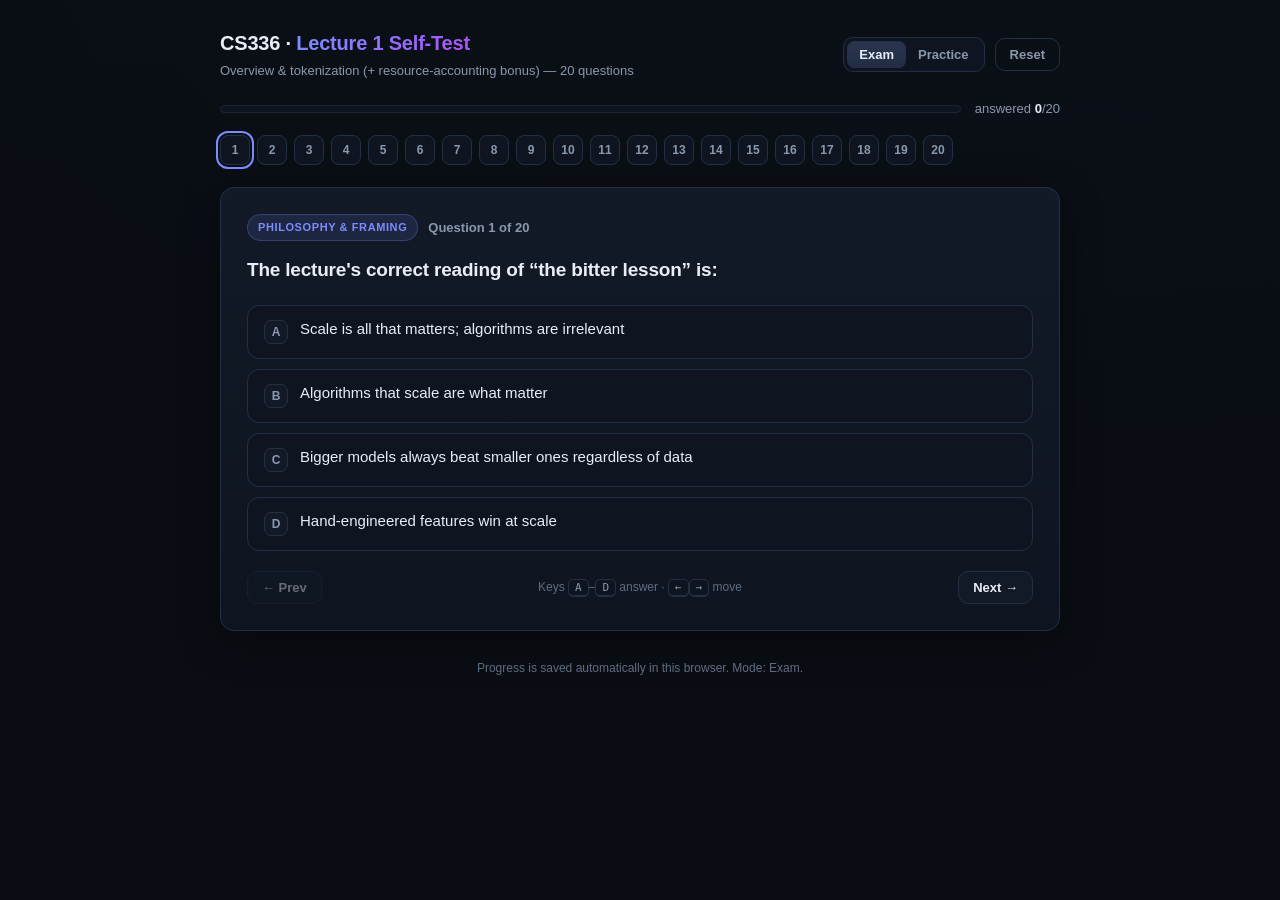
==== index.html @ 5104f5cd "[Eng] CS336 lecture 1 self-test quiz (static, single-file) Co-authored-by: Cursor <cursoragent@curso" ====
<!DOCTYPE html>
<html lang="en">
<head>
<meta charset="UTF-8" />
<meta name="viewport" content="width=device-width, initial-scale=1.0" />
<title>CS336 Lecture 1 — Self-Test</title>
<style>
  :root {
    --bg: #0a0e14;
    --panel: #121a27;
    --panel-2: #0e1521;
    --border: #233044;
    --border-soft: #1a2433;
    --text: #e7eef8;
    --muted: #8a98ad;
    --muted-2: #5f6c80;
    --accent: #7c8cff;
    --accent-2: #a855f7;
    --green: #34d399;
    --green-bg: rgba(52, 211, 153, 0.12);
    --red: #f87171;
    --red-bg: rgba(248, 113, 113, 0.12);
    --amber: #fbbf24;
    --shadow: 0 10px 40px rgba(0, 0, 0, 0.45);
    --radius: 14px;
  }
  * { box-sizing: border-box; }
  html, body { margin: 0; padding: 0; }
  body {
    background: radial-gradient(1200px 600px at 80% -10%, #16203200, #0a0e14),
                linear-gradient(180deg, #0b1018, #0a0e14);
    color: var(--text);
    font-family: -apple-system, BlinkMacSystemFont, "Segoe UI", Roboto, Helvetica, Arial, "Inter", sans-serif;
    line-height: 1.55;
    min-height: 100vh;
    -webkit-font-smoothing: antialiased;
  }
  .wrap { max-width: 880px; margin: 0 auto; padding: 28px 20px 80px; }

  /* Header */
  header.top { display: flex; align-items: center; justify-content: space-between; gap: 16px; flex-wrap: wrap; margin-bottom: 18px; }
  .brand { display: flex; flex-direction: column; gap: 2px; }
  .brand h1 { font-size: 20px; margin: 0; letter-spacing: -0.2px; }
  .brand .sub { color: var(--muted); font-size: 13px; }
  .brand .grad { background: linear-gradient(90deg, var(--accent), var(--accent-2)); -webkit-background-clip: text; background-clip: text; color: transparent; }

  .controls { display: flex; align-items: center; gap: 10px; }
  .segmented { display: inline-flex; background: var(--panel-2); border: 1px solid var(--border); border-radius: 10px; padding: 3px; }
  .segmented button { border: 0; background: transparent; color: var(--muted); padding: 6px 12px; font-size: 13px; border-radius: 8px; cursor: pointer; font-weight: 600; transition: all .15s ease; }
  .segmented button.active { background: linear-gradient(180deg, #2a3550, #212c44); color: var(--text); box-shadow: inset 0 0 0 1px var(--border); }
  .segmented button:hover:not(.active) { color: var(--text); }
  .btn { border: 1px solid var(--border); background: var(--panel); color: var(--text); padding: 8px 14px; border-radius: 10px; font-size: 13px; cursor: pointer; font-weight: 600; transition: all .15s ease; }
  .btn:hover { border-color: var(--accent); }
  .btn.ghost { background: transparent; color: var(--muted); }
  .btn.ghost:hover { color: var(--red); border-color: var(--red); }
  .btn.primary { background: linear-gradient(180deg, var(--accent), #5f6fe0); border-color: #5f6fe0; color: white; }
  .btn.primary:hover { filter: brightness(1.08); }
  .btn:disabled { opacity: .4; cursor: not-allowed; }

  /* Progress */
  .progress-row { display: flex; align-items: center; gap: 14px; margin-bottom: 16px; }
  .bar { flex: 1; height: 8px; background: var(--panel-2); border: 1px solid var(--border-soft); border-radius: 99px; overflow: hidden; }
  .bar > span { display: block; height: 100%; width: 0%; background: linear-gradient(90deg, var(--accent), var(--accent-2)); transition: width .3s ease; }
  .stat { font-size: 13px; color: var(--muted); white-space: nowrap; }
  .stat b { color: var(--text); }
  .score-pill { font-size: 13px; font-weight: 700; padding: 4px 10px; border-radius: 99px; border: 1px solid var(--border); background: var(--panel-2); }

  /* Palette */
  .palette { display: flex; flex-wrap: wrap; gap: 7px; margin-bottom: 22px; }
  .pdot { width: 30px; height: 30px; border-radius: 8px; border: 1px solid var(--border); background: var(--panel-2); color: var(--muted); font-size: 12px; font-weight: 700; cursor: pointer; display: grid; place-items: center; transition: all .12s ease; position: relative; }
  .pdot:hover { transform: translateY(-1px); border-color: var(--accent); color: var(--text); }
  .pdot.answered { background: #1d2740; color: var(--text); border-color: #34406a; }
  .pdot.correct { background: var(--green-bg); border-color: var(--green); color: var(--green); }
  .pdot.incorrect { background: var(--red-bg); border-color: var(--red); color: var(--red); }
  .pdot.current { outline: 2px solid var(--accent); outline-offset: 2px; }
  .pdot .seg { position: absolute; top: -16px; left: 0; font-size: 9px; color: var(--muted-2); }

  /* Card */
  .card { background: linear-gradient(180deg, var(--panel), var(--panel-2)); border: 1px solid var(--border); border-radius: var(--radius); padding: 26px; box-shadow: var(--shadow); }
  .qmeta { display: flex; align-items: center; gap: 10px; margin-bottom: 14px; }
  .badge { font-size: 11px; font-weight: 700; text-transform: uppercase; letter-spacing: .6px; padding: 4px 10px; border-radius: 99px; background: rgba(124, 140, 255, 0.12); color: var(--accent); border: 1px solid rgba(124,140,255,0.25); }
  .qnum { color: var(--muted); font-size: 13px; font-weight: 600; }
  .qtext { font-size: 19px; font-weight: 600; margin: 0 0 20px; letter-spacing: -0.2px; }

  .options { display: flex; flex-direction: column; gap: 10px; }
  .opt { display: flex; align-items: flex-start; gap: 12px; padding: 14px 16px; border: 1px solid var(--border); border-radius: 12px; background: var(--panel-2); cursor: pointer; transition: all .12s ease; text-align: left; color: var(--text); font-size: 15px; width: 100%; }
  .opt:hover { border-color: var(--accent); background: #131c2c; }
  .opt .key { flex: none; width: 24px; height: 24px; border-radius: 7px; border: 1px solid var(--border); display: grid; place-items: center; font-size: 12px; font-weight: 800; color: var(--muted); background: var(--panel); }
  .opt.selected { border-color: var(--accent); background: #18233a; box-shadow: inset 0 0 0 1px var(--accent); }
  .opt.selected .key { background: var(--accent); color: white; border-color: var(--accent); }
  .opt.correct { border-color: var(--green); background: var(--green-bg); box-shadow: inset 0 0 0 1px var(--green); }
  .opt.correct .key { background: var(--green); color: #06281d; border-color: var(--green); }
  .opt.incorrect { border-color: var(--red); background: var(--red-bg); box-shadow: inset 0 0 0 1px var(--red); }
  .opt.incorrect .key { background: var(--red); color: #2a0a0a; border-color: var(--red); }
  .opt.locked { cursor: default; }
  .opt .mark { margin-left: auto; font-weight: 800; font-size: 15px; }
  .opt.correct .mark { color: var(--green); }
  .opt.incorrect .mark { color: var(--red); }

  .explain { margin-top: 18px; padding: 14px 16px; border-radius: 12px; border: 1px solid var(--border-soft); background: rgba(124,140,255,0.06); font-size: 14px; color: var(--text); display: none; }
  .explain.show { display: block; animation: fade .2s ease; }
  .explain .lbl { font-size: 11px; font-weight: 700; text-transform: uppercase; letter-spacing: .6px; color: var(--accent); margin-bottom: 4px; }
  .explain.good { border-color: rgba(52,211,153,0.4); background: var(--green-bg); }
  .explain.good .lbl { color: var(--green); }
  .explain.bad { border-color: rgba(248,113,113,0.35); background: var(--red-bg); }
  .explain.bad .lbl { color: var(--red); }
  @keyframes fade { from { opacity: 0; transform: translateY(4px);} to {opacity:1; transform:none;} }

  /* Nav */
  .nav { display: flex; align-items: center; justify-content: space-between; gap: 12px; margin-top: 20px; }
  .nav .hint { font-size: 12px; color: var(--muted-2); }
  kbd { font-family: ui-monospace, SFMono-Regular, Menlo, monospace; font-size: 11px; background: var(--panel-2); border: 1px solid var(--border); border-bottom-width: 2px; border-radius: 5px; padding: 1px 6px; color: var(--muted); }

  /* Results */
  .results .hero { text-align: center; padding: 10px 0 6px; }
  .ring { --p: 0; width: 150px; height: 150px; border-radius: 50%; margin: 6px auto 14px; display: grid; place-items: center;
          background: conic-gradient(var(--accent) calc(var(--p) * 1%), var(--panel-2) 0); position: relative; }
  .ring::before { content: ""; position: absolute; inset: 12px; border-radius: 50%; background: var(--panel); border: 1px solid var(--border); }
  .ring .inner { position: relative; text-align: center; }
  .ring .pct { font-size: 30px; font-weight: 800; letter-spacing: -1px; }
  .ring .frac { font-size: 13px; color: var(--muted); }
  .verdict { font-size: 16px; font-weight: 600; margin: 4px 0 2px; }
  .breakdown { margin: 22px 0; border: 1px solid var(--border); border-radius: 12px; overflow: hidden; }
  .breakdown .row { display: flex; align-items: center; gap: 12px; padding: 11px 16px; border-bottom: 1px solid var(--border-soft); font-size: 14px; }
  .breakdown .row:last-child { border-bottom: 0; }
  .breakdown .row .name { flex: 1; color: var(--text); }
  .breakdown .row .mini { flex: none; width: 120px; height: 7px; background: var(--panel-2); border-radius: 99px; overflow: hidden; }
  .breakdown .row .mini > span { display: block; height: 100%; background: linear-gradient(90deg, var(--accent), var(--accent-2)); }
  .breakdown .row .frac { width: 48px; text-align: right; color: var(--muted); font-variant-numeric: tabular-nums; }

  .review-list { display: flex; flex-direction: column; gap: 12px; margin-top: 8px; }
  .rev { border: 1px solid var(--border); border-radius: 12px; padding: 14px 16px; background: var(--panel-2); }
  .rev .q { font-weight: 600; margin: 0 0 8px; font-size: 15px; }
  .rev .line { font-size: 13.5px; margin: 3px 0; }
  .rev .you { color: var(--red); }
  .rev .ok { color: var(--green); }
  .rev .na { color: var(--amber); }
  .rev .why { color: var(--muted); margin-top: 7px; font-size: 13px; }
  .section-title { font-size: 13px; text-transform: uppercase; letter-spacing: .8px; color: var(--muted); margin: 26px 0 10px; font-weight: 700; }
  .empty-good { text-align: center; color: var(--green); padding: 18px; font-weight: 600; }
  .foot-note { text-align: center; color: var(--muted-2); font-size: 12px; margin-top: 28px; }
  a { color: var(--accent); }
</style>
</head>
<body>
<div class="wrap">
  <header class="top">
    <div class="brand">
      <h1>CS336 · <span class="grad">Lecture 1 Self-Test</span></h1>
      <div class="sub">Overview &amp; tokenization (+ resource-accounting bonus) — 20 questions</div>
    </div>
    <div class="controls">
      <div class="segmented" id="modeToggle">
        <button data-mode="exam">Exam</button>
        <button data-mode="practice">Practice</button>
      </div>
      <button class="btn ghost" id="resetBtn">Reset</button>
    </div>
  </header>

  <div class="progress-row">
    <div class="bar"><span id="progressFill"></span></div>
    <div class="stat" id="answeredStat">answered <b>0</b>/20</div>
    <div class="score-pill" id="scorePill" style="display:none;">0 / 20</div>
  </div>

  <div class="palette" id="palette"></div>

  <div id="main"></div>

  <div class="foot-note">Progress is saved automatically in this browser. Mode: <span id="modeLabel">Exam</span>.</div>
</div>

<script>
const QUESTIONS = [
  { id:1, section:"Philosophy & framing", q:"The lecture's correct reading of \u201cthe bitter lesson\u201d is:",
    options:[
      "Scale is all that matters; algorithms are irrelevant",
      "Algorithms that scale are what matter",
      "Bigger models always beat smaller ones regardless of data",
      "Hand-engineered features win at scale"],
    answer:1, explain:"\u201cAlgorithms that scale is what matters.\u201d Framed as accuracy = efficiency \u00d7 resources." },
  { id:2, section:"Philosophy & framing", q:"Under accuracy = efficiency \u00d7 resources, as scale grows, efficiency:",
    options:[
      "Matters less, since you have more compute to burn",
      "Stays equally important",
      "Matters more \u2014 you can't afford to be wasteful",
      "Becomes irrelevant next to raw resources"],
    answer:2, explain:"Efficiency matters more at larger scale; waste is unaffordable." },
  { id:3, section:"Philosophy & framing", q:"Of the three knowledge types (mechanics, mindset, intuitions), which transfer reliably to frontier scale?",
    options:[
      "Only intuitions",
      "Mechanics and mindset",
      "Only mechanics",
      "All three equally"],
    answer:1, explain:"Mechanics + mindset transfer; intuitions only partially (don't necessarily carry across scales)." },
  { id:4, section:"Philosophy & framing", q:"Which is cited as evidence that sub-1B \u201cfrom scratch\u201d models may not be representative of frontier models?",
    options:[
      "Tokenizer vocab shrinks with scale",
      "The fraction of FLOPs in attention vs. MLP shifts with scale (and capabilities emerge with scale)",
      "Learning rate is scale-invariant",
      "Batch size stops mattering at scale"],
    answer:1, explain:"\u201cMore is different\u201d: attention/MLP FLOP split changes with scale (Roller); emergence (Wei et al.)." },
  { id:5, section:"Landscape & openness", q:"In the lecture's taxonomy, an open-weight model (e.g., DeepSeek) gives you:",
    options:[
      "API access only",
      "Weights + architecture/some training details, but no data details",
      "Weights + full training data + all rationale and failed experiments",
      "A paper only, no weights"],
    answer:1, explain:"Open-weight = weights + arch/some training details, no data. Open-source (OLMo) adds data + most details." },
  { id:6, section:"Landscape & openness", q:"Match the contribution the lecture attributes to each model:",
    options:[
      "GPT-3 \u2192 compute-optimal scaling; Chinchilla \u2192 in-context learning",
      "GPT-3 \u2192 in-context learning; Chinchilla \u2192 compute-optimal scaling laws",
      "T5 \u2192 staged release; BERT \u2192 text-to-text",
      "GPT-2 \u2192 175B scale; PaLM \u2192 first zero-shot"],
    answer:1, explain:"GPT-3 = in-context learning; Chinchilla (70B) = compute-optimal scaling laws." },
  { id:7, section:"Systems, inference, scaling", q:"Inference has two phases. Which is memory-bound, and why?",
    options:[
      "Prefill \u2014 all prompt tokens processed at once",
      "Decode \u2014 tokens generated one at a time",
      "Both are compute-bound",
      "Prefill \u2014 because of KV-cache reads"],
    answer:1, explain:"Decode generates one token at a time (memory-bound); prefill processes the prompt at once (compute-bound)." },
  { id:8, section:"Systems, inference, scaling", q:"What does the lecture claim about global compute?",
    options:[
      "Training always dominates",
      "Training \u2248 inference",
      "Inference (every use) exceeds training (one-time cost)",
      "Inference is negligible"],
    answer:2, explain:"Globally, inference compute (every use) exceeds the one-time training cost." },
  { id:9, section:"Systems, inference, scaling", q:"Speculative decoding speeds up generation by:",
    options:[
      "Approximating the output distribution (trades accuracy for speed)",
      "Using a cheap draft model to propose multiple tokens, then scoring them in parallel with the full model \u2014 exact decoding",
      "Skipping low-probability tokens",
      "Precomputing all continuations"],
    answer:1, explain:"Draft model proposes, full model verifies in parallel. Crucially, decoding stays exact." },
  { id:10, section:"Systems, inference, scaling", q:"The Chinchilla compute-optimal rule of thumb quoted in the lecture is:",
    options:[
      "D* = 2 N*",
      "D* = 20 N* (e.g., a 1.4B model \u2192 ~28B tokens)",
      "N* = 20 D*",
      "D* = N*\u00b2"],
    answer:1, explain:"D* = 20 N*: a compute-optimal 1.4B-param model trains on ~28B tokens." },
  { id:11, section:"Systems, inference, scaling", q:"What caveat does the lecture attach to the D* = 20 N* rule?",
    options:[
      "It ignores the optimizer",
      "It doesn't account for inference costs",
      "It only holds for vision",
      "It requires multiple epochs"],
    answer:1, explain:"It ignores inference costs \u2014 why labs over-train small models (e.g., Llama-3 8B)." },
  { id:12, section:"Tokenization", q:"A tokenizer is best described as:",
    options:[
      "A next-word predictor",
      "A reversible map between strings and sequences of integer tokens",
      "A weight-compression scheme",
      "A stop-word remover"],
    answer:1, explain:"Strings \u2194 integer tokens, reversible via encode()/decode()." },
  { id:13, section:"Tokenization", q:"The main problem with character-based (Unicode code-point) tokenization:",
    options:[
      "Sequences are far too long",
      "Huge vocabulary (~150K) with many rare, inefficiently-used characters",
      "Unseen tokens become UNK",
      "It can't round-trip"],
    answer:1, explain:"~150K Unicode chars \u2192 huge vocab, many rare/wasted. (Too-long sequences is the byte problem.)" },
  { id:14, section:"Tokenization", q:"A pure byte-level (UTF-8) tokenizer has vocab 256 and compression ratio = 1. Why is ratio = 1 bad?",
    options:[
      "It wastes vocabulary",
      "Sequences become too long \u2014 costly because attention is quadratic in sequence length",
      "It loses information",
      "It can't decode emoji"],
    answer:1, explain:"1 byte/token \u2192 very long sequences, and attention cost is quadratic in length." },
  { id:15, section:"Tokenization", q:"A key drawback of word-based tokenization the lecture stresses:",
    options:[
      "Vocab is fixed at 256",
      "Unseen words map to UNK, which is ugly and can corrupt perplexity",
      "Compression ratio is 1",
      "It can't represent spaces"],
    answer:1, explain:"Out-of-vocabulary words \u2192 UNK (ugly, breaks perplexity); also huge/unbounded vocab." },
  { id:16, section:"Tokenization", q:"The core training step of BPE is:",
    options:[
      "Split into words, assign each a random integer",
      "Start from bytes and repeatedly merge the most frequent adjacent pair",
      "Merge the least frequent pairs to save vocab",
      "Cluster characters by embedding similarity"],
    answer:1, explain:"Begin with bytes; greedily merge the most common adjacent token pair, num_merges times." },
  { id:17, section:"Tokenization", q:"BPE's origin and adoption, per the lecture:",
    options:[
      "Speech recognition (1994) \u2192 BERT",
      "Data compression (Gage, 1994) \u2192 adapted to NLP (Sennrich, 2016) \u2192 popularized by GPT-2",
      "Machine translation \u2192 T5",
      "Image coding \u2192 GPT-3"],
    answer:1, explain:"Philip Gage 1994 (compression) \u2192 Sennrich 2016 (NMT) \u2192 GPT-2." },
  { id:18, section:"Tokenization", q:"compression_ratio = num_bytes / num_tokens. A higher ratio means:",
    options:[
      "Longer sequences (worse)",
      "Fewer tokens per unit of text \u2014 shorter sequences, more efficient",
      "A bigger vocabulary",
      "More UNK tokens"],
    answer:1, explain:"Higher bytes/token \u2192 each token covers more text \u2192 shorter sequences \u2192 better." },
  { id:19, section:"Bonus: resource accounting", q:"Total training FLOPs for N params over D tokens \u2248",
    options:[ "2ND", "4ND", "6ND", "3ND" ],
    answer:2, explain:"6ND = forward (2ND) + backward (4ND). Inference per token \u2248 2N." },
  { id:20, section:"Bonus: resource accounting", q:"The backward pass is ~2\u00d7 the forward FLOPs because:",
    options:[
      "It recomputes activations",
      "Each weight computes both its own gradient and the gradient passed to the previous layer",
      "The optimizer runs twice",
      "Gradients use higher precision"],
    answer:1, explain:"Two grad matmuls per weight: \u2202L/\u2202w (to update it) + \u2202L/\u2202input (to relay the signal back)." },
];

const KEY = "cs336_l1_quiz_v1";
const LETTERS = ["A","B","C","D"];
const TOTAL = QUESTIONS.length;

let state = loadState();

function loadState() {
  try {
    const raw = localStorage.getItem(KEY);
    if (raw) {
      const s = JSON.parse(raw);
      return { idx: s.idx ?? 0, answers: s.answers ?? {}, mode: s.mode ?? "exam", submitted: !!s.submitted, view: s.view ?? "quiz" };
    }
  } catch (e) {}
  return { idx: 0, answers: {}, mode: "exam", submitted: false, view: "quiz" };
}
function save() { localStorage.setItem(KEY, JSON.stringify(state)); }

// feedback is visible when practice-mode-and-answered, or after submit
function feedbackOn(qid) {
  return state.submitted || (state.mode === "practice" && state.answers[qid] !== undefined);
}
function answeredCount() { return QUESTIONS.filter(q => state.answers[q.id] !== undefined).length; }
function correctCount() { return QUESTIONS.filter(q => state.answers[q.id] === q.answer).length; }
function statusOf(q) {
  const a = state.answers[q.id];
  if (a === undefined) return "empty";
  if (state.mode === "practice" || state.submitted) return a === q.answer ? "correct" : "incorrect";
  return "answered";
}

function render() {
  // mode toggle
  document.querySelectorAll("#modeToggle button").forEach(b => b.classList.toggle("active", b.dataset.mode === state.mode));
  document.getElementById("modeLabel").textContent = state.mode === "exam" ? "Exam" : "Practice";

  // progress
  const ans = answeredCount();
  document.getElementById("progressFill").style.width = (ans / TOTAL * 100) + "%";
  document.getElementById("answeredStat").innerHTML = `answered <b>${ans}</b>/${TOTAL}`;
  const pill = document.getElementById("scorePill");
  if (state.mode === "practice" || state.submitted) {
    pill.style.display = "inline-block";
    pill.textContent = `${correctCount()} / ${TOTAL} correct`;
  } else { pill.style.display = "none"; }

  renderPalette();
  if (state.view === "results") renderResults();
  else renderQuestion();
  save();
}

function renderPalette() {
  const pal = document.getElementById("palette");
  pal.innerHTML = "";
  let lastSection = null;
  QUESTIONS.forEach((q, i) => {
    const d = document.createElement("button");
    d.className = "pdot " + statusOf(q) + (i === state.idx && state.view === "quiz" ? " current" : "");
    d.textContent = q.id;
    d.title = q.section;
    if (q.section !== lastSection) {
      lastSection = q.section;
    }
    d.onclick = () => { state.view = "quiz"; state.idx = i; render(); };
    pal.appendChild(d);
  });
}

function renderQuestion() {
  const q = QUESTIONS[state.idx];
  const fb = feedbackOn(q.id);
  const chosen = state.answers[q.id];
  const main = document.getElementById("main");

  const opts = q.options.map((text, i) => {
    let cls = "opt";
    if (fb) {
      cls += " locked";
      if (i === q.answer) cls += " correct";
      else if (i === chosen) cls += " incorrect";
    } else if (i === chosen) cls += " selected";
    let mark = "";
    if (fb && i === q.answer) mark = '<span class="mark">\u2713</span>';
    else if (fb && i === chosen && chosen !== q.answer) mark = '<span class="mark">\u2717</span>';
    return `<button class="${cls}" data-opt="${i}">
        <span class="key">${LETTERS[i]}</span>
        <span class="txt">${text}</span>${mark}
      </button>`;
  }).join("");

  let explainHtml = "";
  if (fb) {
    const right = chosen === q.answer;
    const cls = chosen === undefined ? "" : (right ? "good" : "bad");
    const lbl = chosen === undefined ? "Answer" : (right ? "Correct" : "Not quite");
    explainHtml = `<div class="explain show ${cls}">
        <div class="lbl">${lbl} \u00b7 ${LETTERS[q.answer]}</div>${q.explain}</div>`;
  }

  const isLast = state.idx === TOTAL - 1;
  main.innerHTML = `
    <div class="card">
      <div class="qmeta">
        <span class="badge">${q.section}</span>
        <span class="qnum">Question ${q.id} of ${TOTAL}</span>
      </div>
      <p class="qtext">${q.q}</p>
      <div class="options" id="options">${opts}</div>
      ${explainHtml}
      <div class="nav">
        <button class="btn" id="prevBtn" ${state.idx === 0 ? "disabled" : ""}>\u2190 Prev</button>
        <span class="hint">Keys <kbd>A</kbd>\u2013<kbd>D</kbd> answer \u00b7 <kbd>\u2190</kbd><kbd>\u2192</kbd> move</span>
        ${isLast
          ? `<button class="btn primary" id="finishBtn">Finish \u2192</button>`
          : `<button class="btn" id="nextBtn">Next \u2192</button>`}
      </div>
    </div>`;

  document.querySelectorAll("#options .opt").forEach(b => {
    b.onclick = () => selectOption(parseInt(b.dataset.opt, 10));
  });
  const prev = document.getElementById("prevBtn");
  if (prev) prev.onclick = () => go(-1);
  const next = document.getElementById("nextBtn");
  if (next) next.onclick = () => go(1);
  const finish = document.getElementById("finishBtn");
  if (finish) finish.onclick = goResults;
}

function selectOption(i) {
  const q = QUESTIONS[state.idx];
  if (feedbackOn(q.id) && state.mode !== "practice") return; // locked after submit in exam
  state.answers[q.id] = i;
  render();
}

function go(delta) {
  const ni = state.idx + delta;
  if (ni < 0 || ni >= TOTAL) return;
  state.idx = ni;
  render();
}

function goResults() {
  state.submitted = true;
  state.view = "results";
  render();
  window.scrollTo({ top: 0, behavior: "smooth" });
}

function renderResults() {
  const score = correctCount();
  const pct = Math.round(score / TOTAL * 100);
  const verdict = pct >= 90 ? "Crushed it." : pct >= 75 ? "Solid grasp." : pct >= 50 ? "Decent \u2014 review the misses." : "Worth a rewatch.";

  // section breakdown
  const sections = [];
  QUESTIONS.forEach(q => {
    let s = sections.find(x => x.name === q.section);
    if (!s) { s = { name: q.section, total: 0, correct: 0 }; sections.push(s); }
    s.total++;
    if (state.answers[q.id] === q.answer) s.correct++;
  });

  const wrong = QUESTIONS.filter(q => state.answers[q.id] !== q.answer);

  const rows = sections.map(s => `
    <div class="row">
      <span class="name">${s.name}</span>
      <span class="mini"><span style="width:${s.correct/s.total*100}%"></span></span>
      <span class="frac">${s.correct}/${s.total}</span>
    </div>`).join("");

  const reviewHtml = wrong.length === 0
    ? `<div class="empty-good">\u2713 Perfect score \u2014 every question correct.</div>`
    : wrong.map(q => {
        const a = state.answers[q.id];
        const yourLine = a === undefined
          ? `<div class="line na">Your answer: \u2014 (skipped)</div>`
          : `<div class="line you">Your answer: ${LETTERS[a]}. ${q.options[a]}</div>`;
        return `<div class="rev">
          <p class="q">Q${q.id}. ${q.q}</p>
          ${yourLine}
          <div class="line ok">Correct: ${LETTERS[q.answer]}. ${q.options[q.answer]}</div>
          <div class="why">${q.explain}</div>
        </div>`;
      }).join("");

  document.getElementById("main").innerHTML = `
    <div class="card results">
      <div class="hero">
        <div class="ring" style="--p:${pct}">
          <div class="inner">
            <div class="pct">${pct}%</div>
            <div class="frac">${score} / ${TOTAL}</div>
          </div>
        </div>
        <div class="verdict">${verdict}</div>
      </div>
      <div class="breakdown">${rows}</div>
      <div class="section-title">Review ${wrong.length ? `(${wrong.length} to revisit)` : ""}</div>
      <div class="review-list">${reviewHtml}</div>
      <div class="nav">
        <button class="btn" id="backBtn">\u2190 Back to questions</button>
        <button class="btn primary" id="restartBtn">Restart quiz</button>
      </div>
    </div>`;

  document.getElementById("backBtn").onclick = () => {
    state.view = "quiz";
    const firstWrong = QUESTIONS.findIndex(q => state.answers[q.id] !== q.answer);
    state.idx = firstWrong >= 0 ? firstWrong : 0;
    render();
  };
  document.getElementById("restartBtn").onclick = reset;
}

function reset() {
  if (!confirm("Clear all answers and start over?")) return;
  state = { idx: 0, answers: {}, mode: state.mode, submitted: false, view: "quiz" };
  render();
  window.scrollTo({ top: 0, behavior: "smooth" });
}

// mode toggle
document.querySelectorAll("#modeToggle button").forEach(b => {
  b.onclick = () => { state.mode = b.dataset.mode; render(); };
});
document.getElementById("resetBtn").onclick = reset;

// keyboard
document.addEventListener("keydown", (e) => {
  if (state.view === "results") return;
  const k = e.key.toLowerCase();
  const letterIdx = ["a","b","c","d"].indexOf(k);
  const numIdx = ["1","2","3","4"].indexOf(k);
  if (letterIdx >= 0) { selectOption(letterIdx); e.preventDefault(); }
  else if (numIdx >= 0) { selectOption(numIdx); e.preventDefault(); }
  else if (e.key === "ArrowRight") { go(1); e.preventDefault(); }
  else if (e.key === "ArrowLeft") { go(-1); e.preventDefault(); }
  else if (e.key === "Enter") {
    if (state.idx === TOTAL - 1) goResults(); else go(1);
    e.preventDefault();
  }
});

render();
</script>
</body>
</html>
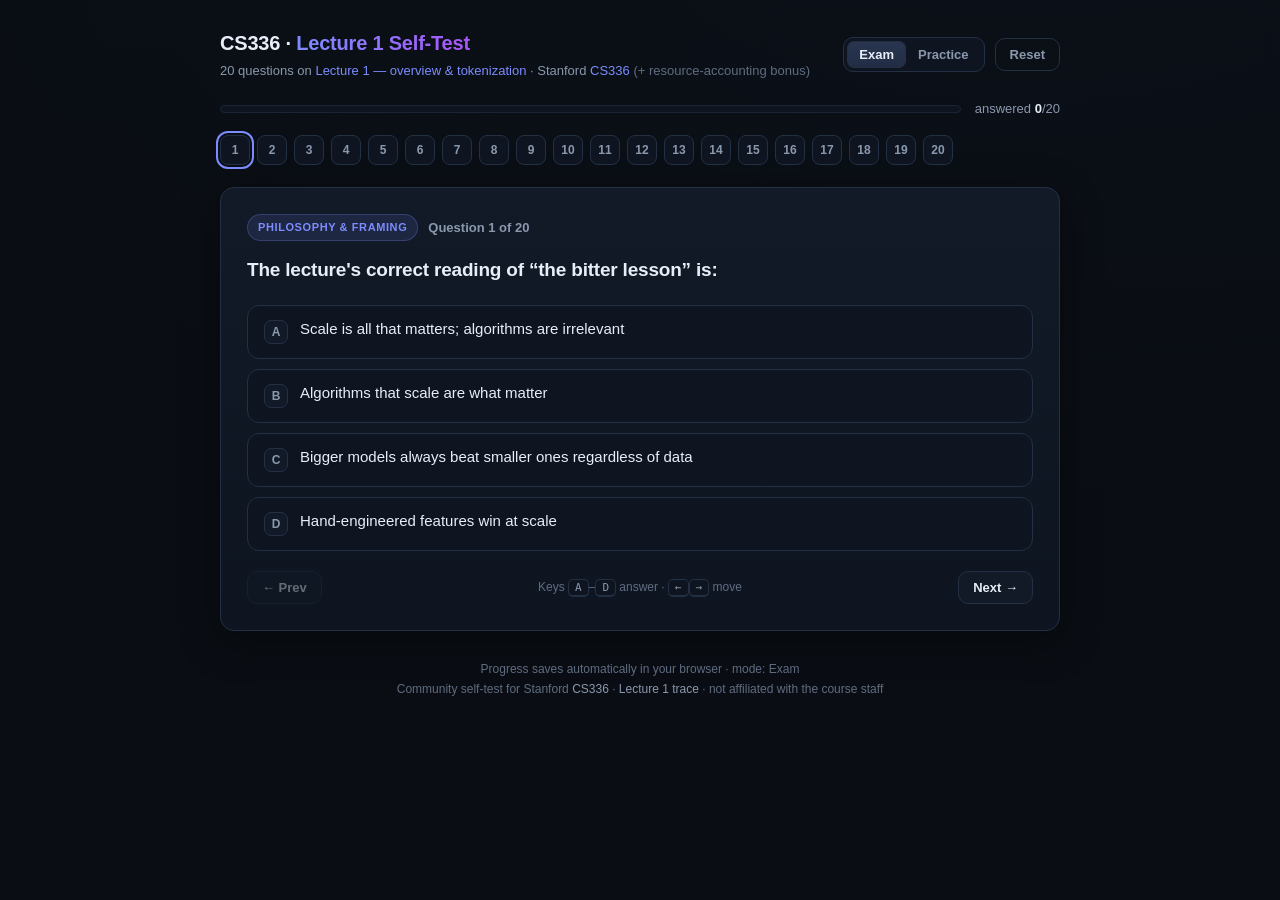
==== commit f4896e46: "[Eng] Polish CS336 quiz: lecture credit + links, share (summary/CSV/PNG card), optional name Co-auth" ====
--- a/index.html
+++ b/index.html
@@ -138,8 +138,20 @@
   .rev .why { color: var(--muted); margin-top: 7px; font-size: 13px; }
   .section-title { font-size: 13px; text-transform: uppercase; letter-spacing: .8px; color: var(--muted); margin: 26px 0 10px; font-weight: 700; }
   .empty-good { text-align: center; color: var(--green); padding: 18px; font-weight: 600; }
-  .foot-note { text-align: center; color: var(--muted-2); font-size: 12px; margin-top: 28px; }
+  .foot-note { text-align: center; color: var(--muted-2); font-size: 12px; margin-top: 28px; line-height: 1.7; }
   a { color: var(--accent); }
+  .sub a { color: var(--accent); text-decoration: none; }
+  .sub a:hover { text-decoration: underline; }
+  .foot-note a { color: var(--muted); text-decoration: none; }
+  .foot-note a:hover { color: var(--accent); }
+  .share { display: flex; flex-direction: column; gap: 12px; margin: 2px 0 22px; padding: 16px; border: 1px solid var(--border); border-radius: 12px; background: var(--panel-2); }
+  .share .lead { font-size: 13px; color: var(--muted); font-weight: 600; }
+  .name-input { background: var(--bg); border: 1px solid var(--border); color: var(--text); padding: 10px 12px; border-radius: 10px; font-size: 14px; font-family: inherit; outline: none; }
+  .name-input:focus { border-color: var(--accent); }
+  .name-input::placeholder { color: var(--muted-2); }
+  .share-btns { display: flex; gap: 8px; flex-wrap: wrap; }
+  .share-btns .btn { flex: 1; min-width: 132px; text-align: center; }
+  .share-status { font-size: 12.5px; color: var(--green); min-height: 16px; transition: opacity .2s ease; }
 </style>
 </head>
 <body>
@@ -147,7 +159,7 @@
   <header class="top">
     <div class="brand">
       <h1>CS336 · <span class="grad">Lecture 1 Self-Test</span></h1>
-      <div class="sub">Overview &amp; tokenization (+ resource-accounting bonus) — 20 questions</div>
+      <div class="sub">20 questions on <a href="https://cs336.stanford.edu/lectures/?trace=lecture_01" target="_blank" rel="noopener">Lecture 1 &mdash; overview &amp; tokenization</a> &middot; Stanford <a href="https://stanford-cs336.github.io/spring2025/" target="_blank" rel="noopener">CS336</a> <span style="color:var(--muted-2)">(+ resource-accounting bonus)</span></div>
     </div>
     <div class="controls">
       <div class="segmented" id="modeToggle">
@@ -168,7 +180,11 @@
 
   <div id="main"></div>
 
-  <div class="foot-note">Progress is saved automatically in this browser. Mode: <span id="modeLabel">Exam</span>.</div>
+  <div class="foot-note">
+    Progress saves automatically in your browser &middot; mode: <span id="modeLabel">Exam</span><br/>
+    Community self-test for Stanford <a href="https://stanford-cs336.github.io/spring2025/" target="_blank" rel="noopener">CS336</a> &middot;
+    <a href="https://cs336.stanford.edu/lectures/?trace=lecture_01" target="_blank" rel="noopener">Lecture 1 trace</a> &middot; not affiliated with the course staff
+  </div>
 </div>
 
 <script>
@@ -322,10 +338,10 @@
     const raw = localStorage.getItem(KEY);
     if (raw) {
       const s = JSON.parse(raw);
-      return { idx: s.idx ?? 0, answers: s.answers ?? {}, mode: s.mode ?? "exam", submitted: !!s.submitted, view: s.view ?? "quiz" };
+      return { idx: s.idx ?? 0, answers: s.answers ?? {}, mode: s.mode ?? "exam", submitted: !!s.submitted, view: s.view ?? "quiz", name: s.name ?? "" };
     }
   } catch (e) {}
-  return { idx: 0, answers: {}, mode: "exam", submitted: false, view: "quiz" };
+  return { idx: 0, answers: {}, mode: "exam", submitted: false, view: "quiz", name: "" };
 }
 function save() { localStorage.setItem(KEY, JSON.stringify(state)); }
 
@@ -462,12 +478,9 @@
   window.scrollTo({ top: 0, behavior: "smooth" });
 }
 
-function renderResults() {
-  const score = correctCount();
-  const pct = Math.round(score / TOTAL * 100);
-  const verdict = pct >= 90 ? "Crushed it." : pct >= 75 ? "Solid grasp." : pct >= 50 ? "Decent \u2014 review the misses." : "Worth a rewatch.";
-
-  // section breakdown
+const SHARE_URL = "https://tongbaojia.github.io/cs336-quiz/";
+
+function computeSections() {
   const sections = [];
   QUESTIONS.forEach(q => {
     let s = sections.find(x => x.name === q.section);
@@ -475,7 +488,141 @@
     s.total++;
     if (state.answers[q.id] === q.answer) s.correct++;
   });
-
+  return sections;
+}
+
+function buildSummaryText() {
+  const score = correctCount(), pct = Math.round(score / TOTAL * 100);
+  const who = state.name && state.name.trim() ? state.name.trim() + " \u2014 " : "";
+  const lines = [`${who}CS336 \u00b7 Lecture 1 Self-Test: ${score}/${TOTAL} (${pct}%)`];
+  computeSections().forEach(s => lines.push(`  ${s.name}: ${s.correct}/${s.total}`));
+  lines.push(`Take it: ${SHARE_URL}`);
+  return lines.join("\n");
+}
+
+let statusTimer = null;
+function flashStatus(msg, bad) {
+  const el = document.getElementById("shareStatus");
+  if (!el) return;
+  el.textContent = msg;
+  el.style.color = bad ? "var(--red)" : "var(--green)";
+  clearTimeout(statusTimer);
+  statusTimer = setTimeout(() => { el.textContent = ""; }, 2600);
+}
+
+async function copySummary() {
+  const text = buildSummaryText();
+  try {
+    await navigator.clipboard.writeText(text);
+    flashStatus("Summary copied \u2014 paste it in Slack");
+  } catch (e) {
+    const ta = document.createElement("textarea");
+    ta.value = text; ta.style.position = "fixed"; ta.style.opacity = "0";
+    document.body.appendChild(ta); ta.focus(); ta.select();
+    let ok = false;
+    try { ok = document.execCommand("copy"); } catch (e2) {}
+    document.body.removeChild(ta);
+    flashStatus(ok ? "Summary copied" : "Copy failed \u2014 select manually", !ok);
+  }
+}
+
+function csvCell(v) { return '"' + String(v).replace(/"/g, '""') + '"'; }
+
+function downloadCSV() {
+  const rows = [["question", "section", "your_answer", "your_text", "correct_answer", "correct_text", "is_correct"]];
+  QUESTIONS.forEach(q => {
+    const a = state.answers[q.id];
+    rows.push([
+      q.id, q.section,
+      a === undefined ? "" : LETTERS[a],
+      a === undefined ? "" : q.options[a],
+      LETTERS[q.answer], q.options[q.answer],
+      a === q.answer ? 1 : 0
+    ]);
+  });
+  const csv = rows.map(r => r.map(csvCell).join(",")).join("\r\n");
+  downloadBlob(new Blob([csv], { type: "text/csv;charset=utf-8" }), fileName("csv"));
+  flashStatus("CSV downloaded");
+}
+
+function fileName(ext) {
+  const slug = state.name ? "-" + state.name.toLowerCase().replace(/[^a-z0-9]+/g, "-").replace(/(^-|-$)/g, "") : "";
+  return `cs336-l1-results${slug}.${ext}`;
+}
+
+function downloadBlob(blob, name) {
+  const url = URL.createObjectURL(blob);
+  const a = document.createElement("a");
+  a.href = url; a.download = name;
+  document.body.appendChild(a); a.click(); document.body.removeChild(a);
+  setTimeout(() => URL.revokeObjectURL(url), 1500);
+}
+
+function roundRect(ctx, x, y, w, h, r) {
+  if (w < 2 * r) r = w / 2;
+  if (h < 2 * r) r = h / 2;
+  ctx.beginPath();
+  ctx.moveTo(x + r, y);
+  ctx.arcTo(x + w, y, x + w, y + h, r);
+  ctx.arcTo(x + w, y + h, x, y + h, r);
+  ctx.arcTo(x, y + h, x, y, r);
+  ctx.arcTo(x, y, x + w, y, r);
+  ctx.closePath();
+}
+
+function downloadImage() {
+  const W = 720, H = 460, S = 2;
+  const cv = document.createElement("canvas");
+  cv.width = W * S; cv.height = H * S;
+  const ctx = cv.getContext("2d");
+  ctx.scale(S, S);
+  const font = (w, s) => `${w} ${s}px -apple-system, BlinkMacSystemFont, "Segoe UI", Roboto, sans-serif`;
+
+  ctx.fillStyle = "#0a0e14"; ctx.fillRect(0, 0, W, H);
+  ctx.strokeStyle = "#233044"; ctx.lineWidth = 1; roundRect(ctx, 10, 10, W - 20, H - 20, 16); ctx.stroke();
+
+  ctx.textBaseline = "alphabetic"; ctx.textAlign = "left";
+  ctx.fillStyle = "#e7eef8"; ctx.font = font(700, 27);
+  ctx.fillText("CS336 \u00b7 Lecture 1 Self-Test", 38, 60);
+  ctx.fillStyle = "#8a98ad"; ctx.font = font(400, 14);
+  ctx.fillText(state.name && state.name.trim() ? state.name.trim() : "Overview & tokenization \u00b7 20 questions", 38, 84);
+
+  const score = correctCount(), pct = Math.round(score / TOTAL * 100);
+  const cx = 150, cy = 285, R = 92;
+  ctx.lineWidth = 18; ctx.lineCap = "round";
+  ctx.strokeStyle = "#1b2740";
+  ctx.beginPath(); ctx.arc(cx, cy, R, 0, Math.PI * 2); ctx.stroke();
+  ctx.strokeStyle = pct >= 75 ? "#34d399" : pct >= 50 ? "#7c8cff" : "#fbbf24";
+  if (pct > 0) { ctx.beginPath(); ctx.arc(cx, cy, R, -Math.PI / 2, -Math.PI / 2 + Math.PI * 2 * (pct / 100)); ctx.stroke(); }
+  ctx.textAlign = "center";
+  ctx.fillStyle = "#e7eef8"; ctx.font = font(700, 42); ctx.fillText(pct + "%", cx, cy + 8);
+  ctx.fillStyle = "#8a98ad"; ctx.font = font(500, 16); ctx.fillText(score + " / " + TOTAL, cx, cy + 32);
+  ctx.textAlign = "left";
+
+  const secs = computeSections();
+  const x0 = 300, top = 158, rowH = 52, barW = 372;
+  secs.forEach((s, i) => {
+    const y = top + i * rowH;
+    ctx.fillStyle = "#cdd6e3"; ctx.font = font(600, 14); ctx.fillText(s.name, x0, y);
+    ctx.fillStyle = "#8a98ad"; ctx.textAlign = "right"; ctx.fillText(s.correct + "/" + s.total, x0 + barW, y); ctx.textAlign = "left";
+    const by = y + 12;
+    ctx.fillStyle = "#161f2e"; roundRect(ctx, x0, by, barW, 8, 4); ctx.fill();
+    if (s.correct > 0) { ctx.fillStyle = "#7c8cff"; roundRect(ctx, x0, by, barW * (s.correct / s.total), 8, 4); ctx.fill(); }
+  });
+
+  ctx.fillStyle = "#5f6c80"; ctx.font = font(400, 13);
+  ctx.fillText("tongbaojia.github.io/cs336-quiz", 38, H - 30);
+  ctx.textAlign = "right"; ctx.fillText("Stanford CS336 \u00b7 self-test", W - 38, H - 30); ctx.textAlign = "left";
+
+  cv.toBlob(b => { downloadBlob(b, fileName("png")); flashStatus("Image downloaded"); }, "image/png");
+}
+
+function renderResults() {
+  const score = correctCount();
+  const pct = Math.round(score / TOTAL * 100);
+  const verdict = pct >= 90 ? "Crushed it." : pct >= 75 ? "Solid grasp." : pct >= 50 ? "Decent \u2014 review the misses." : "Worth a rewatch.";
+
+  const sections = computeSections();
   const wrong = QUESTIONS.filter(q => state.answers[q.id] !== q.answer);
 
   const rows = sections.map(s => `
@@ -500,6 +647,19 @@
         </div>`;
       }).join("");
 
+  const esc = (state.name || "").replace(/&/g, "&amp;").replace(/"/g, "&quot;").replace(/</g, "&lt;");
+  const shareHtml = `
+    <div class="share">
+      <div class="lead">Share your result</div>
+      <input id="nameInput" class="name-input" type="text" maxlength="40" placeholder="Your name (optional \u2014 added to shared results)" value="${esc}" />
+      <div class="share-btns">
+        <button class="btn" id="copyBtn">Copy summary</button>
+        <button class="btn" id="csvBtn">Download CSV</button>
+        <button class="btn" id="imgBtn">Download image</button>
+      </div>
+      <div class="share-status" id="shareStatus"></div>
+    </div>`;
+
   document.getElementById("main").innerHTML = `
     <div class="card results">
       <div class="hero">
@@ -511,6 +671,7 @@
         </div>
         <div class="verdict">${verdict}</div>
       </div>
+      ${shareHtml}
       <div class="breakdown">${rows}</div>
       <div class="section-title">Review ${wrong.length ? `(${wrong.length} to revisit)` : ""}</div>
       <div class="review-list">${reviewHtml}</div>
@@ -527,11 +688,17 @@
     render();
   };
   document.getElementById("restartBtn").onclick = reset;
+
+  const nameInput = document.getElementById("nameInput");
+  if (nameInput) nameInput.oninput = (e) => { state.name = e.target.value; save(); };
+  document.getElementById("copyBtn").onclick = copySummary;
+  document.getElementById("csvBtn").onclick = downloadCSV;
+  document.getElementById("imgBtn").onclick = downloadImage;
 }
 
 function reset() {
   if (!confirm("Clear all answers and start over?")) return;
-  state = { idx: 0, answers: {}, mode: state.mode, submitted: false, view: "quiz" };
+  state = { idx: 0, answers: {}, mode: state.mode, submitted: false, view: "quiz", name: state.name };
   render();
   window.scrollTo({ top: 0, behavior: "smooth" });
 }
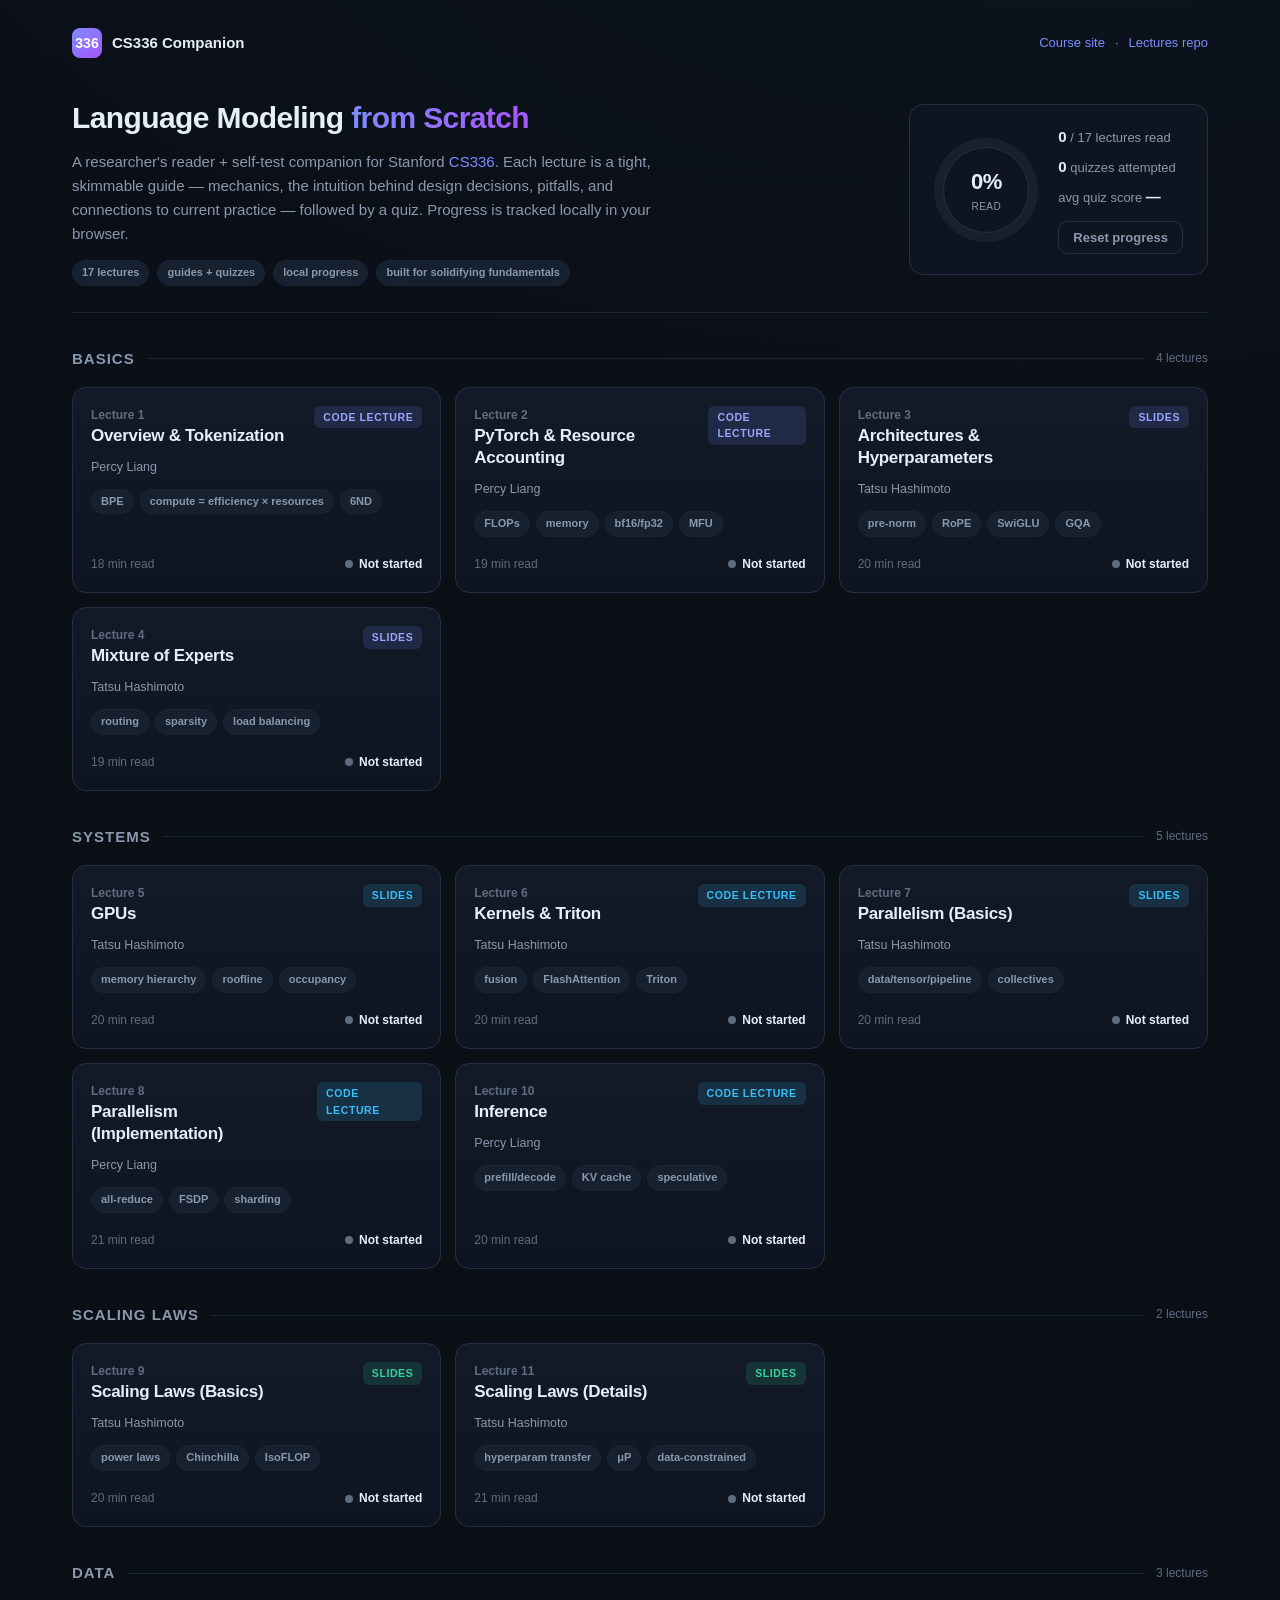
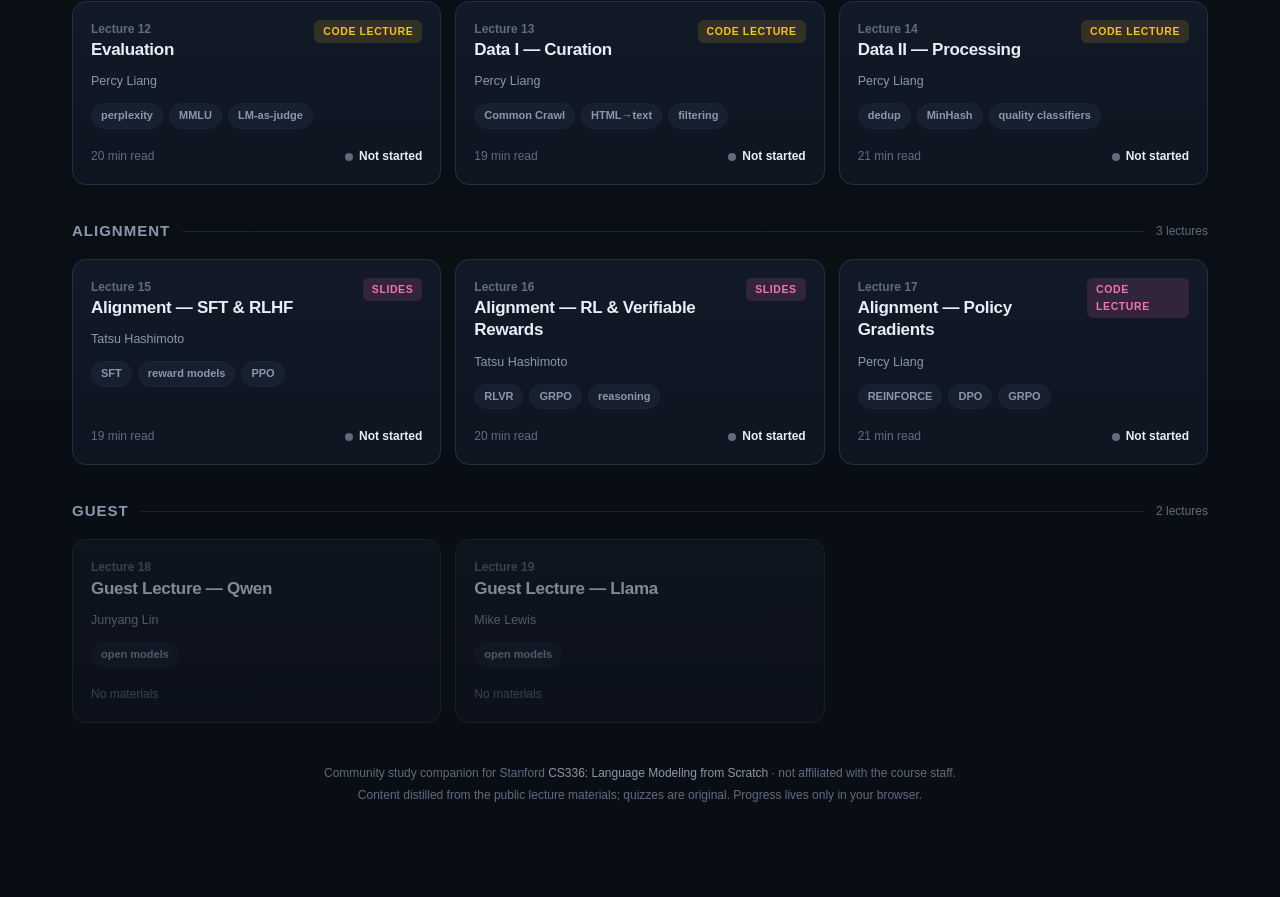
==== commit 2f624b4c: "[Eng] CS336 Companion: full lecture reader + quiz series Rebuild the single-quiz page into a data-dr" ====
--- a/index.html
+++ b/index.html
@@ -3,729 +3,57 @@
 <head>
 <meta charset="UTF-8" />
 <meta name="viewport" content="width=device-width, initial-scale=1.0" />
-<title>CS336 Lecture 1 — Self-Test</title>
-<style>
-  :root {
-    --bg: #0a0e14;
-    --panel: #121a27;
-    --panel-2: #0e1521;
-    --border: #233044;
-    --border-soft: #1a2433;
-    --text: #e7eef8;
-    --muted: #8a98ad;
-    --muted-2: #5f6c80;
-    --accent: #7c8cff;
-    --accent-2: #a855f7;
-    --green: #34d399;
-    --green-bg: rgba(52, 211, 153, 0.12);
-    --red: #f87171;
-    --red-bg: rgba(248, 113, 113, 0.12);
-    --amber: #fbbf24;
-    --shadow: 0 10px 40px rgba(0, 0, 0, 0.45);
-    --radius: 14px;
-  }
-  * { box-sizing: border-box; }
-  html, body { margin: 0; padding: 0; }
-  body {
-    background: radial-gradient(1200px 600px at 80% -10%, #16203200, #0a0e14),
-                linear-gradient(180deg, #0b1018, #0a0e14);
-    color: var(--text);
-    font-family: -apple-system, BlinkMacSystemFont, "Segoe UI", Roboto, Helvetica, Arial, "Inter", sans-serif;
-    line-height: 1.55;
-    min-height: 100vh;
-    -webkit-font-smoothing: antialiased;
-  }
-  .wrap { max-width: 880px; margin: 0 auto; padding: 28px 20px 80px; }
-
-  /* Header */
-  header.top { display: flex; align-items: center; justify-content: space-between; gap: 16px; flex-wrap: wrap; margin-bottom: 18px; }
-  .brand { display: flex; flex-direction: column; gap: 2px; }
-  .brand h1 { font-size: 20px; margin: 0; letter-spacing: -0.2px; }
-  .brand .sub { color: var(--muted); font-size: 13px; }
-  .brand .grad { background: linear-gradient(90deg, var(--accent), var(--accent-2)); -webkit-background-clip: text; background-clip: text; color: transparent; }
-
-  .controls { display: flex; align-items: center; gap: 10px; }
-  .segmented { display: inline-flex; background: var(--panel-2); border: 1px solid var(--border); border-radius: 10px; padding: 3px; }
-  .segmented button { border: 0; background: transparent; color: var(--muted); padding: 6px 12px; font-size: 13px; border-radius: 8px; cursor: pointer; font-weight: 600; transition: all .15s ease; }
-  .segmented button.active { background: linear-gradient(180deg, #2a3550, #212c44); color: var(--text); box-shadow: inset 0 0 0 1px var(--border); }
-  .segmented button:hover:not(.active) { color: var(--text); }
-  .btn { border: 1px solid var(--border); background: var(--panel); color: var(--text); padding: 8px 14px; border-radius: 10px; font-size: 13px; cursor: pointer; font-weight: 600; transition: all .15s ease; }
-  .btn:hover { border-color: var(--accent); }
-  .btn.ghost { background: transparent; color: var(--muted); }
-  .btn.ghost:hover { color: var(--red); border-color: var(--red); }
-  .btn.primary { background: linear-gradient(180deg, var(--accent), #5f6fe0); border-color: #5f6fe0; color: white; }
-  .btn.primary:hover { filter: brightness(1.08); }
-  .btn:disabled { opacity: .4; cursor: not-allowed; }
-
-  /* Progress */
-  .progress-row { display: flex; align-items: center; gap: 14px; margin-bottom: 16px; }
-  .bar { flex: 1; height: 8px; background: var(--panel-2); border: 1px solid var(--border-soft); border-radius: 99px; overflow: hidden; }
-  .bar > span { display: block; height: 100%; width: 0%; background: linear-gradient(90deg, var(--accent), var(--accent-2)); transition: width .3s ease; }
-  .stat { font-size: 13px; color: var(--muted); white-space: nowrap; }
-  .stat b { color: var(--text); }
-  .score-pill { font-size: 13px; font-weight: 700; padding: 4px 10px; border-radius: 99px; border: 1px solid var(--border); background: var(--panel-2); }
-
-  /* Palette */
-  .palette { display: flex; flex-wrap: wrap; gap: 7px; margin-bottom: 22px; }
-  .pdot { width: 30px; height: 30px; border-radius: 8px; border: 1px solid var(--border); background: var(--panel-2); color: var(--muted); font-size: 12px; font-weight: 700; cursor: pointer; display: grid; place-items: center; transition: all .12s ease; position: relative; }
-  .pdot:hover { transform: translateY(-1px); border-color: var(--accent); color: var(--text); }
-  .pdot.answered { background: #1d2740; color: var(--text); border-color: #34406a; }
-  .pdot.correct { background: var(--green-bg); border-color: var(--green); color: var(--green); }
-  .pdot.incorrect { background: var(--red-bg); border-color: var(--red); color: var(--red); }
-  .pdot.current { outline: 2px solid var(--accent); outline-offset: 2px; }
-  .pdot .seg { position: absolute; top: -16px; left: 0; font-size: 9px; color: var(--muted-2); }
-
-  /* Card */
-  .card { background: linear-gradient(180deg, var(--panel), var(--panel-2)); border: 1px solid var(--border); border-radius: var(--radius); padding: 26px; box-shadow: var(--shadow); }
-  .qmeta { display: flex; align-items: center; gap: 10px; margin-bottom: 14px; }
-  .badge { font-size: 11px; font-weight: 700; text-transform: uppercase; letter-spacing: .6px; padding: 4px 10px; border-radius: 99px; background: rgba(124, 140, 255, 0.12); color: var(--accent); border: 1px solid rgba(124,140,255,0.25); }
-  .qnum { color: var(--muted); font-size: 13px; font-weight: 600; }
-  .qtext { font-size: 19px; font-weight: 600; margin: 0 0 20px; letter-spacing: -0.2px; }
-
-  .options { display: flex; flex-direction: column; gap: 10px; }
-  .opt { display: flex; align-items: flex-start; gap: 12px; padding: 14px 16px; border: 1px solid var(--border); border-radius: 12px; background: var(--panel-2); cursor: pointer; transition: all .12s ease; text-align: left; color: var(--text); font-size: 15px; width: 100%; }
-  .opt:hover { border-color: var(--accent); background: #131c2c; }
-  .opt .key { flex: none; width: 24px; height: 24px; border-radius: 7px; border: 1px solid var(--border); display: grid; place-items: center; font-size: 12px; font-weight: 800; color: var(--muted); background: var(--panel); }
-  .opt.selected { border-color: var(--accent); background: #18233a; box-shadow: inset 0 0 0 1px var(--accent); }
-  .opt.selected .key { background: var(--accent); color: white; border-color: var(--accent); }
-  .opt.correct { border-color: var(--green); background: var(--green-bg); box-shadow: inset 0 0 0 1px var(--green); }
-  .opt.correct .key { background: var(--green); color: #06281d; border-color: var(--green); }
-  .opt.incorrect { border-color: var(--red); background: var(--red-bg); box-shadow: inset 0 0 0 1px var(--red); }
-  .opt.incorrect .key { background: var(--red); color: #2a0a0a; border-color: var(--red); }
-  .opt.locked { cursor: default; }
-  .opt .mark { margin-left: auto; font-weight: 800; font-size: 15px; }
-  .opt.correct .mark { color: var(--green); }
-  .opt.incorrect .mark { color: var(--red); }
-
-  .explain { margin-top: 18px; padding: 14px 16px; border-radius: 12px; border: 1px solid var(--border-soft); background: rgba(124,140,255,0.06); font-size: 14px; color: var(--text); display: none; }
-  .explain.show { display: block; animation: fade .2s ease; }
-  .explain .lbl { font-size: 11px; font-weight: 700; text-transform: uppercase; letter-spacing: .6px; color: var(--accent); margin-bottom: 4px; }
-  .explain.good { border-color: rgba(52,211,153,0.4); background: var(--green-bg); }
-  .explain.good .lbl { color: var(--green); }
-  .explain.bad { border-color: rgba(248,113,113,0.35); background: var(--red-bg); }
-  .explain.bad .lbl { color: var(--red); }
-  @keyframes fade { from { opacity: 0; transform: translateY(4px);} to {opacity:1; transform:none;} }
-
-  /* Nav */
-  .nav { display: flex; align-items: center; justify-content: space-between; gap: 12px; margin-top: 20px; }
-  .nav .hint { font-size: 12px; color: var(--muted-2); }
-  kbd { font-family: ui-monospace, SFMono-Regular, Menlo, monospace; font-size: 11px; background: var(--panel-2); border: 1px solid var(--border); border-bottom-width: 2px; border-radius: 5px; padding: 1px 6px; color: var(--muted); }
-
-  /* Results */
-  .results .hero { text-align: center; padding: 10px 0 6px; }
-  .ring { --p: 0; width: 150px; height: 150px; border-radius: 50%; margin: 6px auto 14px; display: grid; place-items: center;
-          background: conic-gradient(var(--accent) calc(var(--p) * 1%), var(--panel-2) 0); position: relative; }
-  .ring::before { content: ""; position: absolute; inset: 12px; border-radius: 50%; background: var(--panel); border: 1px solid var(--border); }
-  .ring .inner { position: relative; text-align: center; }
-  .ring .pct { font-size: 30px; font-weight: 800; letter-spacing: -1px; }
-  .ring .frac { font-size: 13px; color: var(--muted); }
-  .verdict { font-size: 16px; font-weight: 600; margin: 4px 0 2px; }
-  .breakdown { margin: 22px 0; border: 1px solid var(--border); border-radius: 12px; overflow: hidden; }
-  .breakdown .row { display: flex; align-items: center; gap: 12px; padding: 11px 16px; border-bottom: 1px solid var(--border-soft); font-size: 14px; }
-  .breakdown .row:last-child { border-bottom: 0; }
-  .breakdown .row .name { flex: 1; color: var(--text); }
-  .breakdown .row .mini { flex: none; width: 120px; height: 7px; background: var(--panel-2); border-radius: 99px; overflow: hidden; }
-  .breakdown .row .mini > span { display: block; height: 100%; background: linear-gradient(90deg, var(--accent), var(--accent-2)); }
-  .breakdown .row .frac { width: 48px; text-align: right; color: var(--muted); font-variant-numeric: tabular-nums; }
-
-  .review-list { display: flex; flex-direction: column; gap: 12px; margin-top: 8px; }
-  .rev { border: 1px solid var(--border); border-radius: 12px; padding: 14px 16px; background: var(--panel-2); }
-  .rev .q { font-weight: 600; margin: 0 0 8px; font-size: 15px; }
-  .rev .line { font-size: 13.5px; margin: 3px 0; }
-  .rev .you { color: var(--red); }
-  .rev .ok { color: var(--green); }
-  .rev .na { color: var(--amber); }
-  .rev .why { color: var(--muted); margin-top: 7px; font-size: 13px; }
-  .section-title { font-size: 13px; text-transform: uppercase; letter-spacing: .8px; color: var(--muted); margin: 26px 0 10px; font-weight: 700; }
-  .empty-good { text-align: center; color: var(--green); padding: 18px; font-weight: 600; }
-  .foot-note { text-align: center; color: var(--muted-2); font-size: 12px; margin-top: 28px; line-height: 1.7; }
-  a { color: var(--accent); }
-  .sub a { color: var(--accent); text-decoration: none; }
-  .sub a:hover { text-decoration: underline; }
-  .foot-note a { color: var(--muted); text-decoration: none; }
-  .foot-note a:hover { color: var(--accent); }
-  .share { display: flex; flex-direction: column; gap: 12px; margin: 2px 0 22px; padding: 16px; border: 1px solid var(--border); border-radius: 12px; background: var(--panel-2); }
-  .share .lead { font-size: 13px; color: var(--muted); font-weight: 600; }
-  .name-input { background: var(--bg); border: 1px solid var(--border); color: var(--text); padding: 10px 12px; border-radius: 10px; font-size: 14px; font-family: inherit; outline: none; }
-  .name-input:focus { border-color: var(--accent); }
-  .name-input::placeholder { color: var(--muted-2); }
-  .share-btns { display: flex; gap: 8px; flex-wrap: wrap; }
-  .share-btns .btn { flex: 1; min-width: 132px; text-align: center; }
-  .share-status { font-size: 12.5px; color: var(--green); min-height: 16px; transition: opacity .2s ease; }
-</style>
+<title>CS336 Companion — Language Modeling from Scratch</title>
+<meta name="description" content="A reader + self-test companion for Stanford CS336: Language Modeling from Scratch. Lecture guides, insights, and quizzes with local progress tracking." />
+<link rel="stylesheet" href="assets/app.css" />
 </head>
 <body>
 <div class="wrap">
-  <header class="top">
-    <div class="brand">
-      <h1>CS336 · <span class="grad">Lecture 1 Self-Test</span></h1>
-      <div class="sub">20 questions on <a href="https://cs336.stanford.edu/lectures/?trace=lecture_01" target="_blank" rel="noopener">Lecture 1 &mdash; overview &amp; tokenization</a> &middot; Stanford <a href="https://stanford-cs336.github.io/spring2025/" target="_blank" rel="noopener">CS336</a> <span style="color:var(--muted-2)">(+ resource-accounting bonus)</span></div>
-    </div>
-    <div class="controls">
-      <div class="segmented" id="modeToggle">
-        <button data-mode="exam">Exam</button>
-        <button data-mode="practice">Practice</button>
-      </div>
-      <button class="btn ghost" id="resetBtn">Reset</button>
-    </div>
-  </header>
-
-  <div class="progress-row">
-    <div class="bar"><span id="progressFill"></span></div>
-    <div class="stat" id="answeredStat">answered <b>0</b>/20</div>
-    <div class="score-pill" id="scorePill" style="display:none;">0 / 20</div>
+  <div class="sitebar">
+    <a class="home-link" href="index.html"><span class="logo-mark">336</span> CS336 Companion</a>
+    <div class="right"><a href="https://stanford-cs336.github.io/spring2025/" target="_blank" rel="noopener">Course site</a> · <a href="https://github.com/stanford-cs336/spring2025-lectures" target="_blank" rel="noopener">Lectures repo</a></div>
   </div>
 
-  <div class="palette" id="palette"></div>
+  <div class="hero">
+    <div>
+      <h1>Language Modeling <span class="grad">from Scratch</span></h1>
+      <p>A researcher's reader + self-test companion for Stanford <a href="https://stanford-cs336.github.io/spring2025/" target="_blank" rel="noopener">CS336</a>. Each lecture is a tight, skimmable guide — mechanics, the intuition behind design decisions, pitfalls, and connections to current practice — followed by a quiz. Progress is tracked locally in your browser.</p>
+      <div class="meta">
+        <span class="chip">17 lectures</span>
+        <span class="chip">guides + quizzes</span>
+        <span class="chip">local progress</span>
+        <span class="chip">built for solidifying fundamentals</span>
+      </div>
+    </div>
+    <div class="dash" id="dash"></div>
+  </div>
 
-  <div id="main"></div>
+  <div id="units"></div>
 
   <div class="foot-note">
-    Progress saves automatically in your browser &middot; mode: <span id="modeLabel">Exam</span><br/>
-    Community self-test for Stanford <a href="https://stanford-cs336.github.io/spring2025/" target="_blank" rel="noopener">CS336</a> &middot;
-    <a href="https://cs336.stanford.edu/lectures/?trace=lecture_01" target="_blank" rel="noopener">Lecture 1 trace</a> &middot; not affiliated with the course staff
+    Community study companion for Stanford <a href="https://stanford-cs336.github.io/spring2025/" target="_blank" rel="noopener">CS336: Language Modeling from Scratch</a> · not affiliated with the course staff.<br/>
+    Content distilled from the public lecture materials; quizzes are original. Progress lives only in your browser.
   </div>
 </div>
 
-<script>
-const QUESTIONS = [
-  { id:1, section:"Philosophy & framing", q:"The lecture's correct reading of \u201cthe bitter lesson\u201d is:",
-    options:[
-      "Scale is all that matters; algorithms are irrelevant",
-      "Algorithms that scale are what matter",
-      "Bigger models always beat smaller ones regardless of data",
-      "Hand-engineered features win at scale"],
-    answer:1, explain:"\u201cAlgorithms that scale is what matters.\u201d Framed as accuracy = efficiency \u00d7 resources." },
-  { id:2, section:"Philosophy & framing", q:"Under accuracy = efficiency \u00d7 resources, as scale grows, efficiency:",
-    options:[
-      "Matters less, since you have more compute to burn",
-      "Stays equally important",
-      "Matters more \u2014 you can't afford to be wasteful",
-      "Becomes irrelevant next to raw resources"],
-    answer:2, explain:"Efficiency matters more at larger scale; waste is unaffordable." },
-  { id:3, section:"Philosophy & framing", q:"Of the three knowledge types (mechanics, mindset, intuitions), which transfer reliably to frontier scale?",
-    options:[
-      "Only intuitions",
-      "Mechanics and mindset",
-      "Only mechanics",
-      "All three equally"],
-    answer:1, explain:"Mechanics + mindset transfer; intuitions only partially (don't necessarily carry across scales)." },
-  { id:4, section:"Philosophy & framing", q:"Which is cited as evidence that sub-1B \u201cfrom scratch\u201d models may not be representative of frontier models?",
-    options:[
-      "Tokenizer vocab shrinks with scale",
-      "The fraction of FLOPs in attention vs. MLP shifts with scale (and capabilities emerge with scale)",
-      "Learning rate is scale-invariant",
-      "Batch size stops mattering at scale"],
-    answer:1, explain:"\u201cMore is different\u201d: attention/MLP FLOP split changes with scale (Roller); emergence (Wei et al.)." },
-  { id:5, section:"Landscape & openness", q:"In the lecture's taxonomy, an open-weight model (e.g., DeepSeek) gives you:",
-    options:[
-      "API access only",
-      "Weights + architecture/some training details, but no data details",
-      "Weights + full training data + all rationale and failed experiments",
-      "A paper only, no weights"],
-    answer:1, explain:"Open-weight = weights + arch/some training details, no data. Open-source (OLMo) adds data + most details." },
-  { id:6, section:"Landscape & openness", q:"Match the contribution the lecture attributes to each model:",
-    options:[
-      "GPT-3 \u2192 compute-optimal scaling; Chinchilla \u2192 in-context learning",
-      "GPT-3 \u2192 in-context learning; Chinchilla \u2192 compute-optimal scaling laws",
-      "T5 \u2192 staged release; BERT \u2192 text-to-text",
-      "GPT-2 \u2192 175B scale; PaLM \u2192 first zero-shot"],
-    answer:1, explain:"GPT-3 = in-context learning; Chinchilla (70B) = compute-optimal scaling laws." },
-  { id:7, section:"Systems, inference, scaling", q:"Inference has two phases. Which is memory-bound, and why?",
-    options:[
-      "Prefill \u2014 all prompt tokens processed at once",
-      "Decode \u2014 tokens generated one at a time",
-      "Both are compute-bound",
-      "Prefill \u2014 because of KV-cache reads"],
-    answer:1, explain:"Decode generates one token at a time (memory-bound); prefill processes the prompt at once (compute-bound)." },
-  { id:8, section:"Systems, inference, scaling", q:"What does the lecture claim about global compute?",
-    options:[
-      "Training always dominates",
-      "Training \u2248 inference",
-      "Inference (every use) exceeds training (one-time cost)",
-      "Inference is negligible"],
-    answer:2, explain:"Globally, inference compute (every use) exceeds the one-time training cost." },
-  { id:9, section:"Systems, inference, scaling", q:"Speculative decoding speeds up generation by:",
-    options:[
-      "Approximating the output distribution (trades accuracy for speed)",
-      "Using a cheap draft model to propose multiple tokens, then scoring them in parallel with the full model \u2014 exact decoding",
-      "Skipping low-probability tokens",
-      "Precomputing all continuations"],
-    answer:1, explain:"Draft model proposes, full model verifies in parallel. Crucially, decoding stays exact." },
-  { id:10, section:"Systems, inference, scaling", q:"The Chinchilla compute-optimal rule of thumb quoted in the lecture is:",
-    options:[
-      "D* = 2 N*",
-      "D* = 20 N* (e.g., a 1.4B model \u2192 ~28B tokens)",
-      "N* = 20 D*",
-      "D* = N*\u00b2"],
-    answer:1, explain:"D* = 20 N*: a compute-optimal 1.4B-param model trains on ~28B tokens." },
-  { id:11, section:"Systems, inference, scaling", q:"What caveat does the lecture attach to the D* = 20 N* rule?",
-    options:[
-      "It ignores the optimizer",
-      "It doesn't account for inference costs",
-      "It only holds for vision",
-      "It requires multiple epochs"],
-    answer:1, explain:"It ignores inference costs \u2014 why labs over-train small models (e.g., Llama-3 8B)." },
-  { id:12, section:"Tokenization", q:"A tokenizer is best described as:",
-    options:[
-      "A next-word predictor",
-      "A reversible map between strings and sequences of integer tokens",
-      "A weight-compression scheme",
-      "A stop-word remover"],
-    answer:1, explain:"Strings \u2194 integer tokens, reversible via encode()/decode()." },
-  { id:13, section:"Tokenization", q:"The main problem with character-based (Unicode code-point) tokenization:",
-    options:[
-      "Sequences are far too long",
-      "Huge vocabulary (~150K) with many rare, inefficiently-used characters",
-      "Unseen tokens become UNK",
-      "It can't round-trip"],
-    answer:1, explain:"~150K Unicode chars \u2192 huge vocab, many rare/wasted. (Too-long sequences is the byte problem.)" },
-  { id:14, section:"Tokenization", q:"A pure byte-level (UTF-8) tokenizer has vocab 256 and compression ratio = 1. Why is ratio = 1 bad?",
-    options:[
-      "It wastes vocabulary",
-      "Sequences become too long \u2014 costly because attention is quadratic in sequence length",
-      "It loses information",
-      "It can't decode emoji"],
-    answer:1, explain:"1 byte/token \u2192 very long sequences, and attention cost is quadratic in length." },
-  { id:15, section:"Tokenization", q:"A key drawback of word-based tokenization the lecture stresses:",
-    options:[
-      "Vocab is fixed at 256",
-      "Unseen words map to UNK, which is ugly and can corrupt perplexity",
-      "Compression ratio is 1",
-      "It can't represent spaces"],
-    answer:1, explain:"Out-of-vocabulary words \u2192 UNK (ugly, breaks perplexity); also huge/unbounded vocab." },
-  { id:16, section:"Tokenization", q:"The core training step of BPE is:",
-    options:[
-      "Split into words, assign each a random integer",
-      "Start from bytes and repeatedly merge the most frequent adjacent pair",
-      "Merge the least frequent pairs to save vocab",
-      "Cluster characters by embedding similarity"],
-    answer:1, explain:"Begin with bytes; greedily merge the most common adjacent token pair, num_merges times." },
-  { id:17, section:"Tokenization", q:"BPE's origin and adoption, per the lecture:",
-    options:[
-      "Speech recognition (1994) \u2192 BERT",
-      "Data compression (Gage, 1994) \u2192 adapted to NLP (Sennrich, 2016) \u2192 popularized by GPT-2",
-      "Machine translation \u2192 T5",
-      "Image coding \u2192 GPT-3"],
-    answer:1, explain:"Philip Gage 1994 (compression) \u2192 Sennrich 2016 (NMT) \u2192 GPT-2." },
-  { id:18, section:"Tokenization", q:"compression_ratio = num_bytes / num_tokens. A higher ratio means:",
-    options:[
-      "Longer sequences (worse)",
-      "Fewer tokens per unit of text \u2014 shorter sequences, more efficient",
-      "A bigger vocabulary",
-      "More UNK tokens"],
-    answer:1, explain:"Higher bytes/token \u2192 each token covers more text \u2192 shorter sequences \u2192 better." },
-  { id:19, section:"Bonus: resource accounting", q:"Total training FLOPs for N params over D tokens \u2248",
-    options:[ "2ND", "4ND", "6ND", "3ND" ],
-    answer:2, explain:"6ND = forward (2ND) + backward (4ND). Inference per token \u2248 2N." },
-  { id:20, section:"Bonus: resource accounting", q:"The backward pass is ~2\u00d7 the forward FLOPs because:",
-    options:[
-      "It recomputes activations",
-      "Each weight computes both its own gradient and the gradient passed to the previous layer",
-      "The optimizer runs twice",
-      "Gradients use higher precision"],
-    answer:1, explain:"Two grad matmuls per weight: \u2202L/\u2202w (to update it) + \u2202L/\u2202input (to relay the signal back)." },
-];
-
-const KEY = "cs336_l1_quiz_v1";
-const LETTERS = ["A","B","C","D"];
-const TOTAL = QUESTIONS.length;
-
-let state = loadState();
-
-function loadState() {
-  try {
-    const raw = localStorage.getItem(KEY);
-    if (raw) {
-      const s = JSON.parse(raw);
-      return { idx: s.idx ?? 0, answers: s.answers ?? {}, mode: s.mode ?? "exam", submitted: !!s.submitted, view: s.view ?? "quiz", name: s.name ?? "" };
-    }
-  } catch (e) {}
-  return { idx: 0, answers: {}, mode: "exam", submitted: false, view: "quiz", name: "" };
-}
-function save() { localStorage.setItem(KEY, JSON.stringify(state)); }
-
-// feedback is visible when practice-mode-and-answered, or after submit
-function feedbackOn(qid) {
-  return state.submitted || (state.mode === "practice" && state.answers[qid] !== undefined);
-}
-function answeredCount() { return QUESTIONS.filter(q => state.answers[q.id] !== undefined).length; }
-function correctCount() { return QUESTIONS.filter(q => state.answers[q.id] === q.answer).length; }
-function statusOf(q) {
-  const a = state.answers[q.id];
-  if (a === undefined) return "empty";
-  if (state.mode === "practice" || state.submitted) return a === q.answer ? "correct" : "incorrect";
-  return "answered";
-}
-
-function render() {
-  // mode toggle
-  document.querySelectorAll("#modeToggle button").forEach(b => b.classList.toggle("active", b.dataset.mode === state.mode));
-  document.getElementById("modeLabel").textContent = state.mode === "exam" ? "Exam" : "Practice";
-
-  // progress
-  const ans = answeredCount();
-  document.getElementById("progressFill").style.width = (ans / TOTAL * 100) + "%";
-  document.getElementById("answeredStat").innerHTML = `answered <b>${ans}</b>/${TOTAL}`;
-  const pill = document.getElementById("scorePill");
-  if (state.mode === "practice" || state.submitted) {
-    pill.style.display = "inline-block";
-    pill.textContent = `${correctCount()} / ${TOTAL} correct`;
-  } else { pill.style.display = "none"; }
-
-  renderPalette();
-  if (state.view === "results") renderResults();
-  else renderQuestion();
-  save();
-}
-
-function renderPalette() {
-  const pal = document.getElementById("palette");
-  pal.innerHTML = "";
-  let lastSection = null;
-  QUESTIONS.forEach((q, i) => {
-    const d = document.createElement("button");
-    d.className = "pdot " + statusOf(q) + (i === state.idx && state.view === "quiz" ? " current" : "");
-    d.textContent = q.id;
-    d.title = q.section;
-    if (q.section !== lastSection) {
-      lastSection = q.section;
-    }
-    d.onclick = () => { state.view = "quiz"; state.idx = i; render(); };
-    pal.appendChild(d);
-  });
-}
-
-function renderQuestion() {
-  const q = QUESTIONS[state.idx];
-  const fb = feedbackOn(q.id);
-  const chosen = state.answers[q.id];
-  const main = document.getElementById("main");
-
-  const opts = q.options.map((text, i) => {
-    let cls = "opt";
-    if (fb) {
-      cls += " locked";
-      if (i === q.answer) cls += " correct";
-      else if (i === chosen) cls += " incorrect";
-    } else if (i === chosen) cls += " selected";
-    let mark = "";
-    if (fb && i === q.answer) mark = '<span class="mark">\u2713</span>';
-    else if (fb && i === chosen && chosen !== q.answer) mark = '<span class="mark">\u2717</span>';
-    return `<button class="${cls}" data-opt="${i}">
-        <span class="key">${LETTERS[i]}</span>
-        <span class="txt">${text}</span>${mark}
-      </button>`;
-  }).join("");
-
-  let explainHtml = "";
-  if (fb) {
-    const right = chosen === q.answer;
-    const cls = chosen === undefined ? "" : (right ? "good" : "bad");
-    const lbl = chosen === undefined ? "Answer" : (right ? "Correct" : "Not quite");
-    explainHtml = `<div class="explain show ${cls}">
-        <div class="lbl">${lbl} \u00b7 ${LETTERS[q.answer]}</div>${q.explain}</div>`;
-  }
-
-  const isLast = state.idx === TOTAL - 1;
-  main.innerHTML = `
-    <div class="card">
-      <div class="qmeta">
-        <span class="badge">${q.section}</span>
-        <span class="qnum">Question ${q.id} of ${TOTAL}</span>
-      </div>
-      <p class="qtext">${q.q}</p>
-      <div class="options" id="options">${opts}</div>
-      ${explainHtml}
-      <div class="nav">
-        <button class="btn" id="prevBtn" ${state.idx === 0 ? "disabled" : ""}>\u2190 Prev</button>
-        <span class="hint">Keys <kbd>A</kbd>\u2013<kbd>D</kbd> answer \u00b7 <kbd>\u2190</kbd><kbd>\u2192</kbd> move</span>
-        ${isLast
-          ? `<button class="btn primary" id="finishBtn">Finish \u2192</button>`
-          : `<button class="btn" id="nextBtn">Next \u2192</button>`}
-      </div>
-    </div>`;
-
-  document.querySelectorAll("#options .opt").forEach(b => {
-    b.onclick = () => selectOption(parseInt(b.dataset.opt, 10));
-  });
-  const prev = document.getElementById("prevBtn");
-  if (prev) prev.onclick = () => go(-1);
-  const next = document.getElementById("nextBtn");
-  if (next) next.onclick = () => go(1);
-  const finish = document.getElementById("finishBtn");
-  if (finish) finish.onclick = goResults;
-}
-
-function selectOption(i) {
-  const q = QUESTIONS[state.idx];
-  if (feedbackOn(q.id) && state.mode !== "practice") return; // locked after submit in exam
-  state.answers[q.id] = i;
-  render();
-}
-
-function go(delta) {
-  const ni = state.idx + delta;
-  if (ni < 0 || ni >= TOTAL) return;
-  state.idx = ni;
-  render();
-}
-
-function goResults() {
-  state.submitted = true;
-  state.view = "results";
-  render();
-  window.scrollTo({ top: 0, behavior: "smooth" });
-}
-
-const SHARE_URL = "https://tongbaojia.github.io/cs336-quiz/";
-
-function computeSections() {
-  const sections = [];
-  QUESTIONS.forEach(q => {
-    let s = sections.find(x => x.name === q.section);
-    if (!s) { s = { name: q.section, total: 0, correct: 0 }; sections.push(s); }
-    s.total++;
-    if (state.answers[q.id] === q.answer) s.correct++;
-  });
-  return sections;
-}
-
-function buildSummaryText() {
-  const score = correctCount(), pct = Math.round(score / TOTAL * 100);
-  const who = state.name && state.name.trim() ? state.name.trim() + " \u2014 " : "";
-  const lines = [`${who}CS336 \u00b7 Lecture 1 Self-Test: ${score}/${TOTAL} (${pct}%)`];
-  computeSections().forEach(s => lines.push(`  ${s.name}: ${s.correct}/${s.total}`));
-  lines.push(`Take it: ${SHARE_URL}`);
-  return lines.join("\n");
-}
-
-let statusTimer = null;
-function flashStatus(msg, bad) {
-  const el = document.getElementById("shareStatus");
-  if (!el) return;
-  el.textContent = msg;
-  el.style.color = bad ? "var(--red)" : "var(--green)";
-  clearTimeout(statusTimer);
-  statusTimer = setTimeout(() => { el.textContent = ""; }, 2600);
-}
-
-async function copySummary() {
-  const text = buildSummaryText();
-  try {
-    await navigator.clipboard.writeText(text);
-    flashStatus("Summary copied \u2014 paste it in Slack");
-  } catch (e) {
-    const ta = document.createElement("textarea");
-    ta.value = text; ta.style.position = "fixed"; ta.style.opacity = "0";
-    document.body.appendChild(ta); ta.focus(); ta.select();
-    let ok = false;
-    try { ok = document.execCommand("copy"); } catch (e2) {}
-    document.body.removeChild(ta);
-    flashStatus(ok ? "Summary copied" : "Copy failed \u2014 select manually", !ok);
-  }
-}
-
-function csvCell(v) { return '"' + String(v).replace(/"/g, '""') + '"'; }
-
-function downloadCSV() {
-  const rows = [["question", "section", "your_answer", "your_text", "correct_answer", "correct_text", "is_correct"]];
-  QUESTIONS.forEach(q => {
-    const a = state.answers[q.id];
-    rows.push([
-      q.id, q.section,
-      a === undefined ? "" : LETTERS[a],
-      a === undefined ? "" : q.options[a],
-      LETTERS[q.answer], q.options[q.answer],
-      a === q.answer ? 1 : 0
-    ]);
-  });
-  const csv = rows.map(r => r.map(csvCell).join(",")).join("\r\n");
-  downloadBlob(new Blob([csv], { type: "text/csv;charset=utf-8" }), fileName("csv"));
-  flashStatus("CSV downloaded");
-}
-
-function fileName(ext) {
-  const slug = state.name ? "-" + state.name.toLowerCase().replace(/[^a-z0-9]+/g, "-").replace(/(^-|-$)/g, "") : "";
-  return `cs336-l1-results${slug}.${ext}`;
-}
-
-function downloadBlob(blob, name) {
-  const url = URL.createObjectURL(blob);
-  const a = document.createElement("a");
-  a.href = url; a.download = name;
-  document.body.appendChild(a); a.click(); document.body.removeChild(a);
-  setTimeout(() => URL.revokeObjectURL(url), 1500);
-}
-
-function roundRect(ctx, x, y, w, h, r) {
-  if (w < 2 * r) r = w / 2;
-  if (h < 2 * r) r = h / 2;
-  ctx.beginPath();
-  ctx.moveTo(x + r, y);
-  ctx.arcTo(x + w, y, x + w, y + h, r);
-  ctx.arcTo(x + w, y + h, x, y + h, r);
-  ctx.arcTo(x, y + h, x, y, r);
-  ctx.arcTo(x, y, x + w, y, r);
-  ctx.closePath();
-}
-
-function downloadImage() {
-  const W = 720, H = 460, S = 2;
-  const cv = document.createElement("canvas");
-  cv.width = W * S; cv.height = H * S;
-  const ctx = cv.getContext("2d");
-  ctx.scale(S, S);
-  const font = (w, s) => `${w} ${s}px -apple-system, BlinkMacSystemFont, "Segoe UI", Roboto, sans-serif`;
-
-  ctx.fillStyle = "#0a0e14"; ctx.fillRect(0, 0, W, H);
-  ctx.strokeStyle = "#233044"; ctx.lineWidth = 1; roundRect(ctx, 10, 10, W - 20, H - 20, 16); ctx.stroke();
-
-  ctx.textBaseline = "alphabetic"; ctx.textAlign = "left";
-  ctx.fillStyle = "#e7eef8"; ctx.font = font(700, 27);
-  ctx.fillText("CS336 \u00b7 Lecture 1 Self-Test", 38, 60);
-  ctx.fillStyle = "#8a98ad"; ctx.font = font(400, 14);
-  ctx.fillText(state.name && state.name.trim() ? state.name.trim() : "Overview & tokenization \u00b7 20 questions", 38, 84);
-
-  const score = correctCount(), pct = Math.round(score / TOTAL * 100);
-  const cx = 150, cy = 285, R = 92;
-  ctx.lineWidth = 18; ctx.lineCap = "round";
-  ctx.strokeStyle = "#1b2740";
-  ctx.beginPath(); ctx.arc(cx, cy, R, 0, Math.PI * 2); ctx.stroke();
-  ctx.strokeStyle = pct >= 75 ? "#34d399" : pct >= 50 ? "#7c8cff" : "#fbbf24";
-  if (pct > 0) { ctx.beginPath(); ctx.arc(cx, cy, R, -Math.PI / 2, -Math.PI / 2 + Math.PI * 2 * (pct / 100)); ctx.stroke(); }
-  ctx.textAlign = "center";
-  ctx.fillStyle = "#e7eef8"; ctx.font = font(700, 42); ctx.fillText(pct + "%", cx, cy + 8);
-  ctx.fillStyle = "#8a98ad"; ctx.font = font(500, 16); ctx.fillText(score + " / " + TOTAL, cx, cy + 32);
-  ctx.textAlign = "left";
-
-  const secs = computeSections();
-  const x0 = 300, top = 158, rowH = 52, barW = 372;
-  secs.forEach((s, i) => {
-    const y = top + i * rowH;
-    ctx.fillStyle = "#cdd6e3"; ctx.font = font(600, 14); ctx.fillText(s.name, x0, y);
-    ctx.fillStyle = "#8a98ad"; ctx.textAlign = "right"; ctx.fillText(s.correct + "/" + s.total, x0 + barW, y); ctx.textAlign = "left";
-    const by = y + 12;
-    ctx.fillStyle = "#161f2e"; roundRect(ctx, x0, by, barW, 8, 4); ctx.fill();
-    if (s.correct > 0) { ctx.fillStyle = "#7c8cff"; roundRect(ctx, x0, by, barW * (s.correct / s.total), 8, 4); ctx.fill(); }
-  });
-
-  ctx.fillStyle = "#5f6c80"; ctx.font = font(400, 13);
-  ctx.fillText("tongbaojia.github.io/cs336-quiz", 38, H - 30);
-  ctx.textAlign = "right"; ctx.fillText("Stanford CS336 \u00b7 self-test", W - 38, H - 30); ctx.textAlign = "left";
-
-  cv.toBlob(b => { downloadBlob(b, fileName("png")); flashStatus("Image downloaded"); }, "image/png");
-}
-
-function renderResults() {
-  const score = correctCount();
-  const pct = Math.round(score / TOTAL * 100);
-  const verdict = pct >= 90 ? "Crushed it." : pct >= 75 ? "Solid grasp." : pct >= 50 ? "Decent \u2014 review the misses." : "Worth a rewatch.";
-
-  const sections = computeSections();
-  const wrong = QUESTIONS.filter(q => state.answers[q.id] !== q.answer);
-
-  const rows = sections.map(s => `
-    <div class="row">
-      <span class="name">${s.name}</span>
-      <span class="mini"><span style="width:${s.correct/s.total*100}%"></span></span>
-      <span class="frac">${s.correct}/${s.total}</span>
-    </div>`).join("");
-
-  const reviewHtml = wrong.length === 0
-    ? `<div class="empty-good">\u2713 Perfect score \u2014 every question correct.</div>`
-    : wrong.map(q => {
-        const a = state.answers[q.id];
-        const yourLine = a === undefined
-          ? `<div class="line na">Your answer: \u2014 (skipped)</div>`
-          : `<div class="line you">Your answer: ${LETTERS[a]}. ${q.options[a]}</div>`;
-        return `<div class="rev">
-          <p class="q">Q${q.id}. ${q.q}</p>
-          ${yourLine}
-          <div class="line ok">Correct: ${LETTERS[q.answer]}. ${q.options[q.answer]}</div>
-          <div class="why">${q.explain}</div>
-        </div>`;
-      }).join("");
-
-  const esc = (state.name || "").replace(/&/g, "&amp;").replace(/"/g, "&quot;").replace(/</g, "&lt;");
-  const shareHtml = `
-    <div class="share">
-      <div class="lead">Share your result</div>
-      <input id="nameInput" class="name-input" type="text" maxlength="40" placeholder="Your name (optional \u2014 added to shared results)" value="${esc}" />
-      <div class="share-btns">
-        <button class="btn" id="copyBtn">Copy summary</button>
-        <button class="btn" id="csvBtn">Download CSV</button>
-        <button class="btn" id="imgBtn">Download image</button>
-      </div>
-      <div class="share-status" id="shareStatus"></div>
-    </div>`;
-
-  document.getElementById("main").innerHTML = `
-    <div class="card results">
-      <div class="hero">
-        <div class="ring" style="--p:${pct}">
-          <div class="inner">
-            <div class="pct">${pct}%</div>
-            <div class="frac">${score} / ${TOTAL}</div>
-          </div>
-        </div>
-        <div class="verdict">${verdict}</div>
-      </div>
-      ${shareHtml}
-      <div class="breakdown">${rows}</div>
-      <div class="section-title">Review ${wrong.length ? `(${wrong.length} to revisit)` : ""}</div>
-      <div class="review-list">${reviewHtml}</div>
-      <div class="nav">
-        <button class="btn" id="backBtn">\u2190 Back to questions</button>
-        <button class="btn primary" id="restartBtn">Restart quiz</button>
-      </div>
-    </div>`;
-
-  document.getElementById("backBtn").onclick = () => {
-    state.view = "quiz";
-    const firstWrong = QUESTIONS.findIndex(q => state.answers[q.id] !== q.answer);
-    state.idx = firstWrong >= 0 ? firstWrong : 0;
-    render();
-  };
-  document.getElementById("restartBtn").onclick = reset;
-
-  const nameInput = document.getElementById("nameInput");
-  if (nameInput) nameInput.oninput = (e) => { state.name = e.target.value; save(); };
-  document.getElementById("copyBtn").onclick = copySummary;
-  document.getElementById("csvBtn").onclick = downloadCSV;
-  document.getElementById("imgBtn").onclick = downloadImage;
-}
-
-function reset() {
-  if (!confirm("Clear all answers and start over?")) return;
-  state = { idx: 0, answers: {}, mode: state.mode, submitted: false, view: "quiz", name: state.name };
-  render();
-  window.scrollTo({ top: 0, behavior: "smooth" });
-}
-
-// mode toggle
-document.querySelectorAll("#modeToggle button").forEach(b => {
-  b.onclick = () => { state.mode = b.dataset.mode; render(); };
-});
-document.getElementById("resetBtn").onclick = reset;
-
-// keyboard
-document.addEventListener("keydown", (e) => {
-  if (state.view === "results") return;
-  const k = e.key.toLowerCase();
-  const letterIdx = ["a","b","c","d"].indexOf(k);
-  const numIdx = ["1","2","3","4"].indexOf(k);
-  if (letterIdx >= 0) { selectOption(letterIdx); e.preventDefault(); }
-  else if (numIdx >= 0) { selectOption(numIdx); e.preventDefault(); }
-  else if (e.key === "ArrowRight") { go(1); e.preventDefault(); }
-  else if (e.key === "ArrowLeft") { go(-1); e.preventDefault(); }
-  else if (e.key === "Enter") {
-    if (state.idx === TOTAL - 1) goResults(); else go(1);
-    e.preventDefault();
-  }
-});
-
-render();
-</script>
+<script src="assets/core.js"></script>
+<script src="lectures/lecture-01.js"></script>
+<script src="lectures/lecture-02.js"></script>
+<script src="lectures/lecture-03.js"></script>
+<script src="lectures/lecture-04.js"></script>
+<script src="lectures/lecture-05.js"></script>
+<script src="lectures/lecture-06.js"></script>
+<script src="lectures/lecture-07.js"></script>
+<script src="lectures/lecture-08.js"></script>
+<script src="lectures/lecture-09.js"></script>
+<script src="lectures/lecture-10.js"></script>
+<script src="lectures/lecture-11.js"></script>
+<script src="lectures/lecture-12.js"></script>
+<script src="lectures/lecture-13.js"></script>
+<script src="lectures/lecture-14.js"></script>
+<script src="lectures/lecture-15.js"></script>
+<script src="lectures/lecture-16.js"></script>
+<script src="lectures/lecture-17.js"></script>
+<script src="assets/home.js"></script>
 </body>
 </html>
--- a/assets/app.css
+++ b/assets/app.css
@@ -0,0 +1,269 @@
+/* CS336 Companion — design system */
+:root {
+  --bg: #0a0e14;
+  --bg-2: #0b1018;
+  --panel: #121a27;
+  --panel-2: #0e1521;
+  --panel-3: #16202f;
+  --border: #233044;
+  --border-soft: #1a2433;
+  --text: #e7eef8;
+  --text-2: #c3cedd;
+  --muted: #8a98ad;
+  --muted-2: #5f6c80;
+  --accent: #7c8cff;
+  --accent-2: #a855f7;
+  --green: #34d399;
+  --green-bg: rgba(52, 211, 153, 0.12);
+  --red: #f87171;
+  --red-bg: rgba(248, 113, 113, 0.12);
+  --amber: #fbbf24;
+  --amber-bg: rgba(251, 191, 36, 0.12);
+  --cyan: #38bdf8;
+  --cyan-bg: rgba(56, 189, 248, 0.12);
+  --pink: #f472b6;
+  --shadow: 0 12px 40px rgba(0, 0, 0, 0.45);
+  --radius: 14px;
+  --maxw: 1180px;
+  --readw: 760px;
+}
+* { box-sizing: border-box; }
+html, body { margin: 0; padding: 0; }
+html { scroll-behavior: smooth; }
+body {
+  background: radial-gradient(1200px 600px at 85% -8%, #16203233, transparent),
+              linear-gradient(180deg, #0b1018, #0a0e14);
+  color: var(--text);
+  font-family: -apple-system, BlinkMacSystemFont, "Segoe UI", Roboto, Helvetica, Arial, "Inter", sans-serif;
+  line-height: 1.6;
+  min-height: 100vh;
+  -webkit-font-smoothing: antialiased;
+}
+a { color: var(--accent); text-decoration: none; }
+a:hover { text-decoration: underline; }
+::selection { background: rgba(124, 140, 255, 0.3); }
+
+/* ---------- shared bits ---------- */
+.wrap { max-width: var(--maxw); margin: 0 auto; padding: 28px 22px 90px; }
+.btn { border: 1px solid var(--border); background: var(--panel); color: var(--text); padding: 8px 14px; border-radius: 10px; font-size: 13px; cursor: pointer; font-weight: 600; transition: all .15s ease; font-family: inherit; }
+.btn:hover { border-color: var(--accent); }
+.btn.ghost { background: transparent; color: var(--muted); }
+.btn.ghost:hover { color: var(--red); border-color: var(--red); }
+.btn.primary { background: linear-gradient(180deg, var(--accent), #5f6fe0); border-color: #5f6fe0; color: #fff; }
+.btn.primary:hover { filter: brightness(1.08); }
+.btn:disabled { opacity: .4; cursor: not-allowed; }
+.chip { display: inline-block; font-size: 11px; font-weight: 600; padding: 3px 9px; border-radius: 99px; background: var(--panel-3); color: var(--muted); border: 1px solid var(--border-soft); }
+.tag { font-size: 10.5px; font-weight: 700; text-transform: uppercase; letter-spacing: .6px; padding: 3px 9px; border-radius: 6px; }
+.tag.basics { background: rgba(124,140,255,.14); color: #9aa6ff; }
+.tag.systems { background: rgba(56,189,248,.14); color: var(--cyan); }
+.tag.scaling { background: rgba(52,211,153,.14); color: var(--green); }
+.tag.data { background: rgba(251,191,36,.14); color: var(--amber); }
+.tag.alignment { background: rgba(244,114,182,.14); color: var(--pink); }
+.tag.guest { background: rgba(138,152,173,.14); color: var(--muted); }
+
+/* ---------- top site bar ---------- */
+.sitebar { display: flex; align-items: center; justify-content: space-between; gap: 16px; margin-bottom: 28px; flex-wrap: wrap; }
+.sitebar .home-link { display: flex; align-items: center; gap: 10px; font-weight: 700; color: var(--text); font-size: 15px; }
+.sitebar .home-link:hover { text-decoration: none; color: var(--accent); }
+.logo-mark { width: 30px; height: 30px; border-radius: 8px; background: linear-gradient(140deg, var(--accent), var(--accent-2)); display: grid; place-items: center; font-weight: 800; color: #fff; font-size: 14px; }
+.sitebar .right { display: flex; align-items: center; gap: 10px; font-size: 13px; color: var(--muted); }
+
+/* ---------- homepage hero ---------- */
+.hero { display: grid; grid-template-columns: 1fr auto; gap: 28px; align-items: center; padding: 8px 0 26px; border-bottom: 1px solid var(--border-soft); margin-bottom: 30px; }
+.hero h1 { font-size: 30px; margin: 0 0 8px; letter-spacing: -0.6px; }
+.hero h1 .grad { background: linear-gradient(90deg, var(--accent), var(--accent-2)); -webkit-background-clip: text; background-clip: text; color: transparent; }
+.hero p { color: var(--muted); font-size: 15px; max-width: 620px; margin: 0; }
+.hero .meta { margin-top: 14px; display: flex; gap: 8px; flex-wrap: wrap; }
+
+/* progress dashboard ring */
+.dash { display: flex; align-items: center; gap: 20px; background: var(--panel-2); border: 1px solid var(--border); border-radius: var(--radius); padding: 20px 24px; }
+.dash .ring { --p: 0; width: 104px; height: 104px; border-radius: 50%; display: grid; place-items: center; position: relative;
+  background: conic-gradient(var(--accent) calc(var(--p) * 1%), var(--panel-3) 0); }
+.dash .ring::before { content: ""; position: absolute; inset: 9px; border-radius: 50%; background: var(--panel-2); border: 1px solid var(--border); }
+.dash .ring .inner { position: relative; text-align: center; }
+.dash .ring .pct { font-size: 22px; font-weight: 800; letter-spacing: -.5px; }
+.dash .ring .lbl { font-size: 10px; color: var(--muted); text-transform: uppercase; letter-spacing: .5px; }
+.dash .stats { display: flex; flex-direction: column; gap: 6px; }
+.dash .stats .s { font-size: 13px; color: var(--muted); }
+.dash .stats .s b { color: var(--text); font-size: 15px; font-variant-numeric: tabular-nums; }
+.dash .stats .reset { margin-top: 6px; }
+
+/* ---------- units + lecture cards ---------- */
+.unit { margin: 34px 0 16px; display: flex; align-items: center; gap: 12px; }
+.unit h2 { font-size: 15px; text-transform: uppercase; letter-spacing: 1px; color: var(--muted); margin: 0; font-weight: 700; }
+.unit .rule { flex: 1; height: 1px; background: var(--border-soft); }
+.unit .ucount { font-size: 12px; color: var(--muted-2); }
+
+.grid { display: grid; grid-template-columns: repeat(auto-fill, minmax(330px, 1fr)); gap: 14px; }
+.lcard { position: relative; display: flex; flex-direction: column; gap: 10px; background: linear-gradient(180deg, var(--panel), var(--panel-2)); border: 1px solid var(--border); border-radius: var(--radius); padding: 18px; transition: all .15s ease; cursor: pointer; text-decoration: none; color: var(--text); }
+.lcard:hover { border-color: var(--accent); transform: translateY(-2px); text-decoration: none; box-shadow: var(--shadow); }
+.lcard.locked { opacity: .55; cursor: default; }
+.lcard.locked:hover { transform: none; border-color: var(--border); box-shadow: none; }
+.lcard .top { display: flex; align-items: flex-start; justify-content: space-between; gap: 10px; }
+.lcard .num { font-size: 12px; font-weight: 700; color: var(--muted-2); font-variant-numeric: tabular-nums; }
+.lcard h3 { font-size: 17px; margin: 0; letter-spacing: -.3px; line-height: 1.3; }
+.lcard .by { font-size: 12.5px; color: var(--muted); }
+.lcard .topics { display: flex; gap: 6px; flex-wrap: wrap; margin-top: 2px; }
+.lcard .foot { display: flex; align-items: center; justify-content: space-between; gap: 10px; margin-top: auto; padding-top: 8px; }
+.lcard .est { font-size: 12px; color: var(--muted-2); }
+.statusdot { display: inline-flex; align-items: center; gap: 6px; font-size: 12px; font-weight: 600; }
+.statusdot .d { width: 8px; height: 8px; border-radius: 50%; background: var(--muted-2); }
+.statusdot.read .d { background: var(--cyan); }
+.statusdot.done .d { background: var(--green); }
+.scorebadge { font-size: 12px; font-weight: 700; padding: 3px 9px; border-radius: 99px; border: 1px solid var(--border); color: var(--muted); }
+.scorebadge.good { color: var(--green); border-color: rgba(52,211,153,.4); background: var(--green-bg); }
+.scorebadge.mid { color: var(--amber); border-color: rgba(251,191,36,.4); background: var(--amber-bg); }
+.scorebadge.low { color: var(--red); border-color: rgba(248,113,113,.4); background: var(--red-bg); }
+
+/* ---------- lecture page ---------- */
+.lecwrap { max-width: var(--maxw); margin: 0 auto; padding: 24px 22px 100px; display: grid; grid-template-columns: 240px minmax(0, 1fr); gap: 40px; align-items: start; }
+.toc { position: sticky; top: 22px; align-self: start; max-height: calc(100vh - 44px); overflow-y: auto; padding-right: 8px; }
+.toc .tlabel { font-size: 11px; text-transform: uppercase; letter-spacing: .8px; color: var(--muted-2); font-weight: 700; margin: 0 0 10px; }
+.toc a { display: block; font-size: 13px; color: var(--muted); padding: 5px 10px; border-left: 2px solid var(--border-soft); margin-left: 2px; transition: all .12s ease; line-height: 1.4; }
+.toc a:hover { color: var(--text); text-decoration: none; border-color: var(--muted); }
+.toc a.active { color: var(--accent); border-color: var(--accent); background: rgba(124,140,255,.06); }
+.toc .progress-mini { margin-top: 16px; padding-top: 14px; border-top: 1px solid var(--border-soft); }
+.toc .progress-mini .bar { height: 6px; background: var(--panel-3); border-radius: 99px; overflow: hidden; }
+.toc .progress-mini .bar > span { display: block; height: 100%; background: linear-gradient(90deg, var(--accent), var(--accent-2)); transition: width .3s ease; }
+.toc .progress-mini .t { font-size: 11px; color: var(--muted); margin-top: 6px; }
+
+.article { min-width: 0; max-width: var(--readw); }
+.lechead { margin-bottom: 8px; }
+.lechead .crumb { font-size: 13px; color: var(--muted); margin-bottom: 14px; display: flex; gap: 8px; align-items: center; flex-wrap: wrap; }
+.lechead h1 { font-size: 30px; margin: 0 0 10px; letter-spacing: -.6px; line-height: 1.2; }
+.lechead .submeta { display: flex; gap: 10px; flex-wrap: wrap; align-items: center; color: var(--muted); font-size: 13px; }
+.lechead .overview { margin: 20px 0 8px; font-size: 16.5px; color: var(--text-2); line-height: 1.7; padding: 16px 18px; background: var(--panel-2); border: 1px solid var(--border-soft); border-radius: 12px; border-left: 3px solid var(--accent); }
+
+/* content typography */
+.section { margin: 36px 0; scroll-margin-top: 20px; }
+.section > h2 { font-size: 22px; margin: 0 0 4px; letter-spacing: -.4px; padding-bottom: 8px; border-bottom: 1px solid var(--border-soft); }
+.b-h { font-size: 17px; margin: 26px 0 10px; color: var(--text); letter-spacing: -.2px; }
+.b-p { margin: 13px 0; color: var(--text-2); font-size: 16px; line-height: 1.75; }
+.b-p code, .b-li code, .callout code, td code { background: var(--panel-3); border: 1px solid var(--border-soft); border-radius: 5px; padding: 1px 6px; font-size: .88em; font-family: ui-monospace, SFMono-Regular, Menlo, monospace; color: #d9c8ff; }
+.b-ul, .b-ol { margin: 13px 0; padding-left: 22px; color: var(--text-2); }
+.b-li { margin: 7px 0; font-size: 16px; line-height: 1.7; }
+.b-ul .b-li { list-style: none; position: relative; }
+.b-ul .b-li::before { content: ""; position: absolute; left: -16px; top: 11px; width: 6px; height: 6px; border-radius: 50%; background: var(--accent); }
+
+.callout { margin: 18px 0; padding: 14px 16px 14px 18px; border-radius: 10px; border: 1px solid var(--border-soft); border-left: 3px solid var(--muted); background: var(--panel-2); font-size: 15.5px; line-height: 1.7; color: var(--text-2); }
+.callout .cl-title { font-size: 11px; font-weight: 800; text-transform: uppercase; letter-spacing: .7px; margin-bottom: 5px; display: flex; align-items: center; gap: 7px; }
+.callout.key { border-left-color: var(--accent); background: rgba(124,140,255,.07); }
+.callout.key .cl-title { color: var(--accent); }
+.callout.insight { border-left-color: var(--green); background: var(--green-bg); }
+.callout.insight .cl-title { color: var(--green); }
+.callout.pitfall { border-left-color: var(--red); background: var(--red-bg); }
+.callout.pitfall .cl-title { color: var(--red); }
+.callout.connection { border-left-color: var(--cyan); background: var(--cyan-bg); }
+.callout.connection .cl-title { color: var(--cyan); }
+.callout.note { border-left-color: var(--amber); background: var(--amber-bg); }
+.callout.note .cl-title { color: var(--amber); }
+
+.b-code { margin: 16px 0; background: #0a0f18; border: 1px solid var(--border); border-radius: 10px; overflow: hidden; }
+.b-code .lang { font-size: 10.5px; text-transform: uppercase; letter-spacing: .6px; color: var(--muted-2); padding: 7px 14px; border-bottom: 1px solid var(--border-soft); background: var(--panel-2); }
+.b-code pre { margin: 0; padding: 14px 16px; overflow-x: auto; font-family: ui-monospace, SFMono-Regular, Menlo, monospace; font-size: 13px; line-height: 1.6; color: #cdd6e3; }
+
+.b-table { margin: 18px 0; overflow-x: auto; }
+.b-table table { border-collapse: collapse; width: 100%; font-size: 14.5px; }
+.b-table th, .b-table td { text-align: left; padding: 9px 13px; border-bottom: 1px solid var(--border-soft); }
+.b-table th { color: var(--text); font-weight: 700; border-bottom-color: var(--border); background: var(--panel-2); }
+.b-table td { color: var(--text-2); }
+.b-table tr:hover td { background: rgba(255,255,255,.015); }
+
+.b-quote { margin: 18px 0; padding: 8px 0 8px 18px; border-left: 3px solid var(--border); color: var(--muted); font-style: italic; }
+.b-quote .cite { display: block; font-style: normal; font-size: 13px; color: var(--muted-2); margin-top: 6px; }
+.b-math { margin: 18px 0; overflow-x: auto; }
+
+/* takeaways + references */
+.takeaways { margin: 40px 0 24px; padding: 22px 24px; border: 1px solid var(--border); border-radius: var(--radius); background: linear-gradient(180deg, rgba(124,140,255,.06), var(--panel-2)); }
+.takeaways h2 { font-size: 16px; margin: 0 0 14px; text-transform: uppercase; letter-spacing: .8px; color: var(--accent); }
+.takeaways ol { margin: 0; padding-left: 20px; }
+.takeaways li { margin: 9px 0; color: var(--text-2); font-size: 15.5px; line-height: 1.7; }
+.refs { margin: 28px 0; }
+.refs h3 { font-size: 13px; text-transform: uppercase; letter-spacing: .8px; color: var(--muted); margin: 0 0 10px; }
+.refs ul { list-style: none; margin: 0; padding: 0; display: flex; flex-direction: column; gap: 5px; }
+.refs li { font-size: 13.5px; color: var(--muted); }
+
+/* prev/next */
+.lecnav { display: flex; justify-content: space-between; gap: 14px; margin-top: 40px; padding-top: 22px; border-top: 1px solid var(--border-soft); }
+.lecnav a { flex: 1; max-width: 48%; padding: 14px 16px; border: 1px solid var(--border); border-radius: 12px; background: var(--panel-2); transition: all .15s ease; }
+.lecnav a:hover { border-color: var(--accent); text-decoration: none; }
+.lecnav a.next { text-align: right; }
+.lecnav .dir { font-size: 11px; text-transform: uppercase; letter-spacing: .6px; color: var(--muted-2); }
+.lecnav .ttl { font-size: 14px; font-weight: 600; color: var(--text); margin-top: 3px; }
+
+/* ---------- quiz (embedded) ---------- */
+.quizblock { margin: 44px 0 0; scroll-margin-top: 20px; }
+.quizblock > .qbhead { display: flex; align-items: center; justify-content: space-between; gap: 12px; margin-bottom: 6px; flex-wrap: wrap; }
+.quizblock > .qbhead h2 { font-size: 22px; margin: 0; letter-spacing: -.4px; }
+.quizblock > .qbhead .seg { display: inline-flex; background: var(--panel-2); border: 1px solid var(--border); border-radius: 9px; padding: 3px; }
+.quizblock > .qbhead .seg button { border: 0; background: transparent; color: var(--muted); padding: 5px 11px; font-size: 12.5px; border-radius: 7px; cursor: pointer; font-weight: 600; }
+.quizblock > .qbhead .seg button.active { background: var(--panel-3); color: var(--text); box-shadow: inset 0 0 0 1px var(--border); }
+.qpalette { display: flex; flex-wrap: wrap; gap: 6px; margin: 14px 0 18px; }
+.qpalette .pdot { width: 28px; height: 28px; border-radius: 7px; border: 1px solid var(--border); background: var(--panel-2); color: var(--muted); font-size: 11.5px; font-weight: 700; cursor: pointer; display: grid; place-items: center; transition: all .12s ease; }
+.qpalette .pdot:hover { border-color: var(--accent); color: var(--text); }
+.qpalette .pdot.answered { background: #1d2740; color: var(--text); border-color: #34406a; }
+.qpalette .pdot.correct { background: var(--green-bg); border-color: var(--green); color: var(--green); }
+.qpalette .pdot.incorrect { background: var(--red-bg); border-color: var(--red); color: var(--red); }
+.qpalette .pdot.current { outline: 2px solid var(--accent); outline-offset: 2px; }
+.qcard { background: linear-gradient(180deg, var(--panel), var(--panel-2)); border: 1px solid var(--border); border-radius: var(--radius); padding: 22px; }
+.qmeta { display: flex; align-items: center; gap: 10px; margin-bottom: 12px; }
+.qbadge { font-size: 10.5px; font-weight: 700; text-transform: uppercase; letter-spacing: .5px; padding: 3px 9px; border-radius: 99px; background: rgba(124,140,255,.12); color: var(--accent); border: 1px solid rgba(124,140,255,.25); }
+.qnum { color: var(--muted); font-size: 12.5px; font-weight: 600; }
+.qtext { font-size: 18px; font-weight: 600; margin: 0 0 18px; letter-spacing: -.2px; line-height: 1.5; }
+.qopts { display: flex; flex-direction: column; gap: 9px; }
+.qopt { display: flex; align-items: flex-start; gap: 12px; padding: 13px 15px; border: 1px solid var(--border); border-radius: 11px; background: var(--panel-2); cursor: pointer; transition: all .12s ease; text-align: left; color: var(--text); font-size: 14.5px; width: 100%; font-family: inherit; line-height: 1.5; }
+.qopt:hover { border-color: var(--accent); background: #131c2c; }
+.qopt .key { flex: none; width: 23px; height: 23px; border-radius: 6px; border: 1px solid var(--border); display: grid; place-items: center; font-size: 11.5px; font-weight: 800; color: var(--muted); background: var(--panel); }
+.qopt.selected { border-color: var(--accent); background: #18233a; box-shadow: inset 0 0 0 1px var(--accent); }
+.qopt.selected .key { background: var(--accent); color: #fff; border-color: var(--accent); }
+.qopt.correct { border-color: var(--green); background: var(--green-bg); box-shadow: inset 0 0 0 1px var(--green); }
+.qopt.correct .key { background: var(--green); color: #06281d; border-color: var(--green); }
+.qopt.incorrect { border-color: var(--red); background: var(--red-bg); box-shadow: inset 0 0 0 1px var(--red); }
+.qopt.incorrect .key { background: var(--red); color: #2a0a0a; border-color: var(--red); }
+.qopt.locked { cursor: default; }
+.qopt .mark { margin-left: auto; font-weight: 800; }
+.qopt.correct .mark { color: var(--green); }
+.qopt.incorrect .mark { color: var(--red); }
+.qexplain { margin-top: 14px; padding: 13px 15px; border-radius: 10px; border: 1px solid var(--border-soft); font-size: 14px; line-height: 1.65; color: var(--text-2); }
+.qexplain.good { border-color: rgba(52,211,153,.4); background: var(--green-bg); }
+.qexplain.bad { border-color: rgba(248,113,113,.35); background: var(--red-bg); }
+.qexplain .lbl { font-size: 10.5px; font-weight: 700; text-transform: uppercase; letter-spacing: .6px; margin-bottom: 4px; }
+.qexplain.good .lbl { color: var(--green); }
+.qexplain.bad .lbl { color: var(--red); }
+.qnav { display: flex; align-items: center; justify-content: space-between; gap: 12px; margin-top: 18px; }
+.qnav .hint { font-size: 11.5px; color: var(--muted-2); }
+kbd { font-family: ui-monospace, SFMono-Regular, Menlo, monospace; font-size: 11px; background: var(--panel-2); border: 1px solid var(--border); border-bottom-width: 2px; border-radius: 5px; padding: 1px 6px; color: var(--muted); }
+
+/* quiz results */
+.qresults .qr-hero { display: flex; align-items: center; gap: 22px; flex-wrap: wrap; }
+.qresults .ring { --p: 0; width: 120px; height: 120px; border-radius: 50%; display: grid; place-items: center; position: relative; flex: none;
+  background: conic-gradient(var(--accent) calc(var(--p) * 1%), var(--panel-3) 0); }
+.qresults .ring::before { content: ""; position: absolute; inset: 10px; border-radius: 50%; background: var(--panel); border: 1px solid var(--border); }
+.qresults .ring .inner { position: relative; text-align: center; }
+.qresults .ring .pct { font-size: 26px; font-weight: 800; }
+.qresults .ring .frac { font-size: 12px; color: var(--muted); }
+.qresults .verdict { font-size: 17px; font-weight: 600; }
+.qresults .vsub { font-size: 13.5px; color: var(--muted); margin-top: 3px; }
+.review-list { display: flex; flex-direction: column; gap: 10px; margin-top: 18px; }
+.rev { border: 1px solid var(--border); border-radius: 11px; padding: 13px 15px; background: var(--panel-2); }
+.rev .q { font-weight: 600; margin: 0 0 7px; font-size: 14.5px; }
+.rev .line { font-size: 13px; margin: 3px 0; }
+.rev .you { color: var(--red); } .rev .ok { color: var(--green); } .rev .na { color: var(--amber); }
+.rev .why { color: var(--muted); margin-top: 6px; font-size: 13px; line-height: 1.6; }
+
+/* ---------- misc ---------- */
+.foot-note { text-align: center; color: var(--muted-2); font-size: 12px; margin-top: 40px; line-height: 1.8; }
+.foot-note a { color: var(--muted); }
+.empty-good { text-align: center; color: var(--green); padding: 16px; font-weight: 600; }
+.notfound { text-align: center; padding: 80px 20px; color: var(--muted); }
+
+@media (max-width: 900px) {
+  .lecwrap { grid-template-columns: 1fr; gap: 18px; }
+  .toc { display: none; }
+  .hero { grid-template-columns: 1fr; }
+  .dash { justify-self: start; }
+}
+@media (max-width: 560px) {
+  .grid { grid-template-columns: 1fr; }
+  .hero h1 { font-size: 25px; }
+}
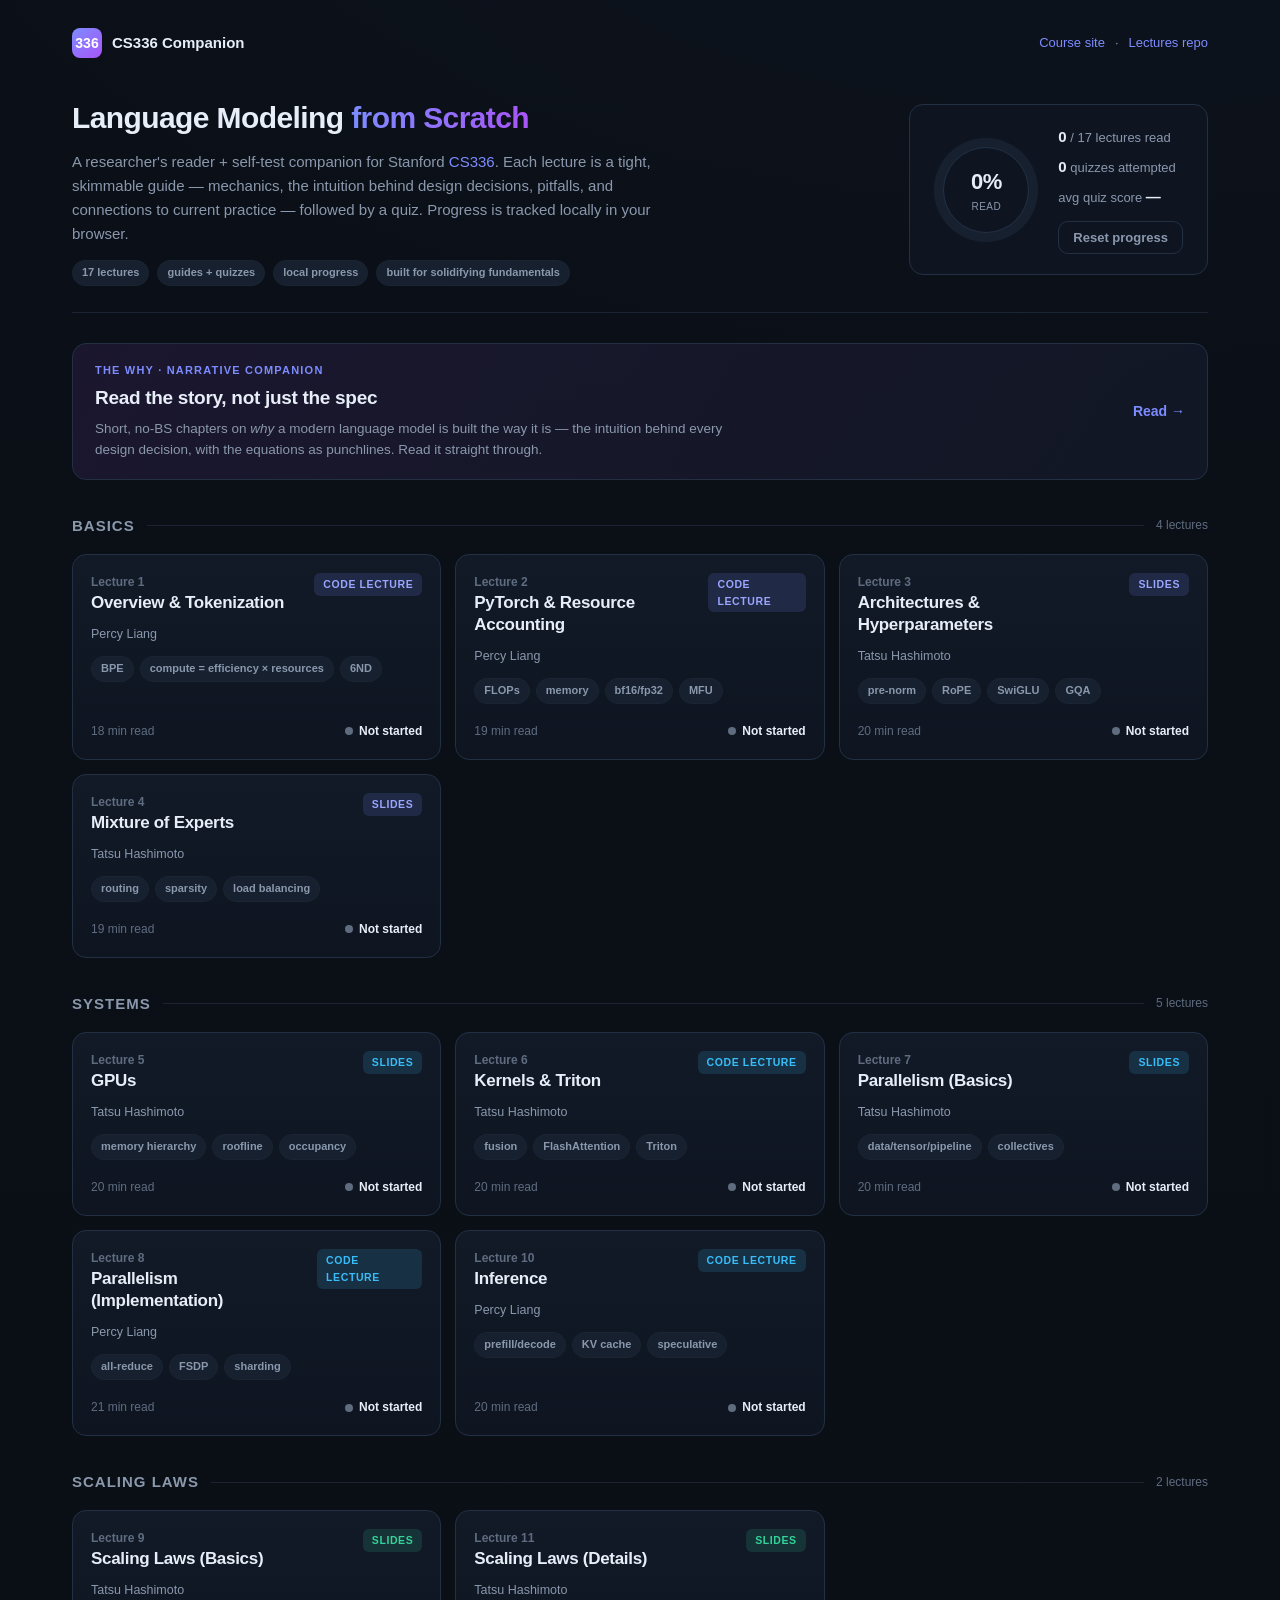
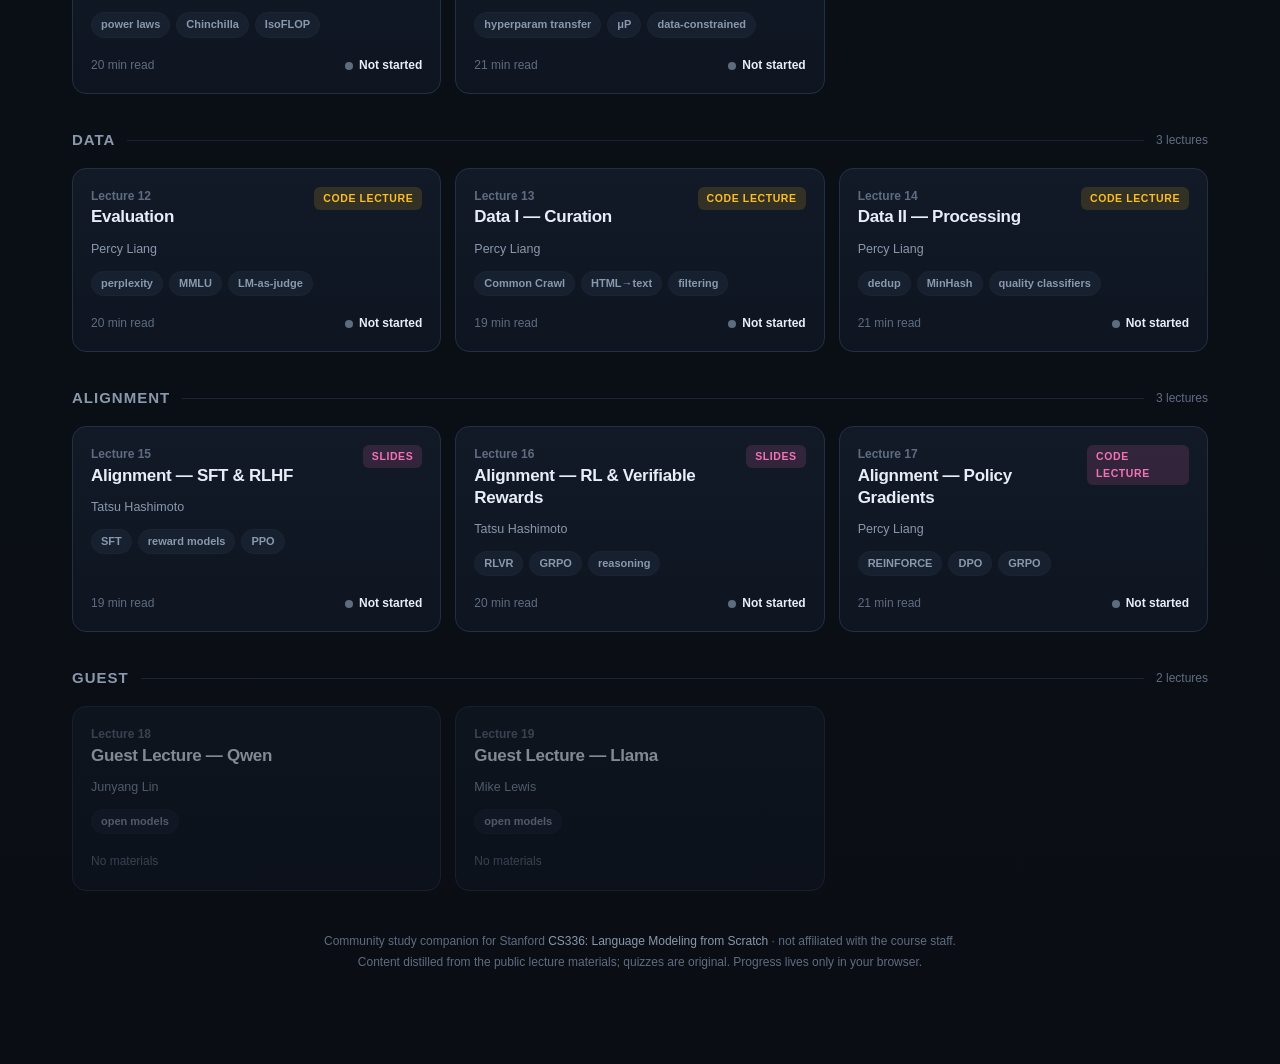
==== commit 44af1b86: "[Eng] Add "The Why" narrative companion + fix $/math rendering New book.html: a concise, rewritten-f" ====
--- a/index.html
+++ b/index.html
@@ -28,6 +28,15 @@
     <div class="dash" id="dash"></div>
   </div>
 
+  <a class="bookbanner" href="book.html">
+    <div class="bb-l">
+      <div class="eyebrow">The Why &middot; narrative companion</div>
+      <h3>Read the story, not just the spec</h3>
+      <p>Short, no-BS chapters on <em>why</em> a modern language model is built the way it is &mdash; the intuition behind every design decision, with the equations as punchlines. Read it straight through.</p>
+    </div>
+    <div class="bb-go">Read &rarr;</div>
+  </a>
+
   <div id="units"></div>
 
   <div class="foot-note">
--- a/assets/app.css
+++ b/assets/app.css
@@ -257,11 +257,51 @@
 .empty-good { text-align: center; color: var(--green); padding: 16px; font-weight: 600; }
 .notfound { text-align: center; padding: 80px 20px; color: var(--muted); }
 
+/* ---------- "The Why" book ---------- */
+.book-hero { margin-bottom: 18px; padding-bottom: 22px; border-bottom: 1px solid var(--border-soft); }
+.book-hero .eyebrow { font-size: 12px; text-transform: uppercase; letter-spacing: 1.4px; color: var(--accent); font-weight: 700; }
+.book-hero h1 { font-size: 32px; margin: 8px 0 10px; letter-spacing: -.6px; }
+.book-hero h1 .grad { background: linear-gradient(90deg, var(--accent), var(--accent-2)); -webkit-background-clip: text; background-clip: text; color: transparent; }
+.book-hero p { color: var(--text-2); font-size: 16px; max-width: 640px; line-height: 1.7; margin: 0 0 14px; }
+.credit { font-size: 13px; color: var(--muted); background: var(--panel-2); border: 1px solid var(--border-soft); border-left: 3px solid var(--accent-2); border-radius: 10px; padding: 12px 15px; line-height: 1.6; }
+.credit b { color: var(--text-2); font-weight: 600; }
+
+.part { margin: 44px 0 8px; }
+.part .pnum { font-size: 12px; text-transform: uppercase; letter-spacing: 1.2px; color: var(--muted-2); font-weight: 700; }
+.part h2 { font-size: 24px; margin: 4px 0 6px; letter-spacing: -.4px; }
+.part .pblurb { color: var(--muted); font-size: 14.5px; margin: 0; }
+.part .prule { height: 1px; background: var(--border-soft); margin-top: 14px; }
+
+.chapter { margin: 30px 0; scroll-margin-top: 20px; }
+.chapter .chead { display: flex; align-items: baseline; gap: 12px; flex-wrap: wrap; }
+.chapter .cnum { font-size: 13px; font-weight: 800; color: var(--accent); font-variant-numeric: tabular-nums; }
+.chapter h3 { font-size: 20px; margin: 0; letter-spacing: -.3px; }
+.chapter .kicker { font-size: 16px; color: var(--text); font-style: italic; margin: 8px 0 12px; padding-left: 14px; border-left: 2px solid var(--accent-2); }
+.chapter .essay .b-p:first-child { margin-top: 0; }
+.chapter .cfoot { margin-top: 12px; }
+.chapter .cfoot a { font-size: 13px; font-weight: 600; }
+.chapter .pending { color: var(--muted-2); font-size: 14px; font-style: italic; }
+
+/* essay teaser on the lecture page header */
+.essay-link { display: inline-flex; align-items: center; gap: 7px; margin-top: 14px; font-size: 13.5px; color: var(--text-2); background: var(--panel-2); border: 1px solid var(--border-soft); border-left: 3px solid var(--accent-2); border-radius: 9px; padding: 9px 13px; text-decoration: none; }
+.essay-link:hover { border-color: var(--accent); text-decoration: none; }
+.essay-link .el-kick { color: var(--muted); font-style: italic; }
+.essay-link .el-go { color: var(--accent); font-weight: 700; }
+
+/* homepage book banner */
+.bookbanner { display: flex; align-items: center; justify-content: space-between; gap: 18px; margin: 26px 0 4px; padding: 18px 22px; border: 1px solid var(--border); border-radius: var(--radius); background: linear-gradient(120deg, rgba(168,85,247,.10), rgba(124,140,255,.06)); text-decoration: none; transition: all .15s ease; }
+.bookbanner:hover { border-color: var(--accent); text-decoration: none; transform: translateY(-1px); }
+.bookbanner .bb-l .eyebrow { font-size: 11px; text-transform: uppercase; letter-spacing: 1.2px; color: var(--accent); font-weight: 700; }
+.bookbanner .bb-l h3 { font-size: 19px; margin: 4px 0 4px; color: var(--text); letter-spacing: -.3px; }
+.bookbanner .bb-l p { font-size: 13.5px; color: var(--muted); margin: 0; max-width: 640px; }
+.bookbanner .bb-go { flex: none; font-weight: 700; color: var(--accent); font-size: 14px; }
+
 @media (max-width: 900px) {
   .lecwrap { grid-template-columns: 1fr; gap: 18px; }
   .toc { display: none; }
   .hero { grid-template-columns: 1fr; }
   .dash { justify-self: start; }
+  .bookbanner { flex-direction: column; align-items: flex-start; }
 }
 @media (max-width: 560px) {
   .grid { grid-template-columns: 1fr; }
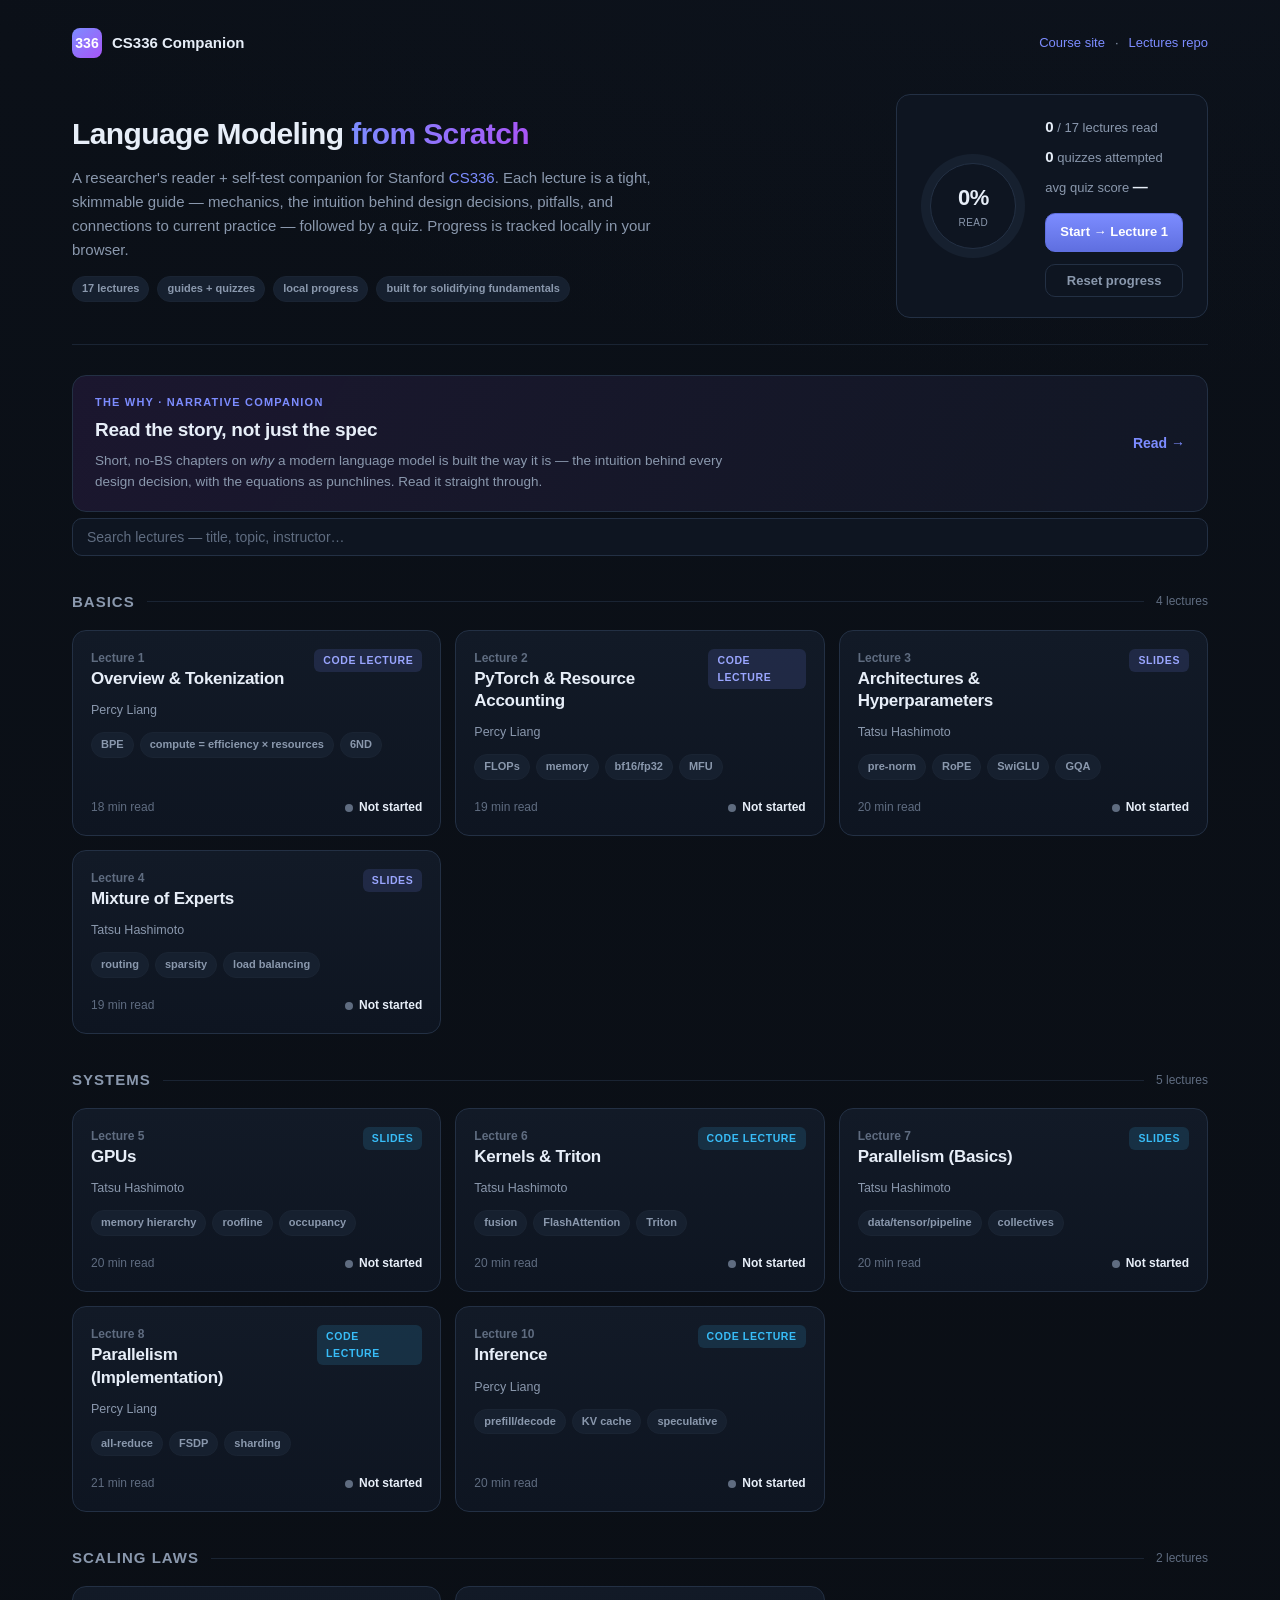
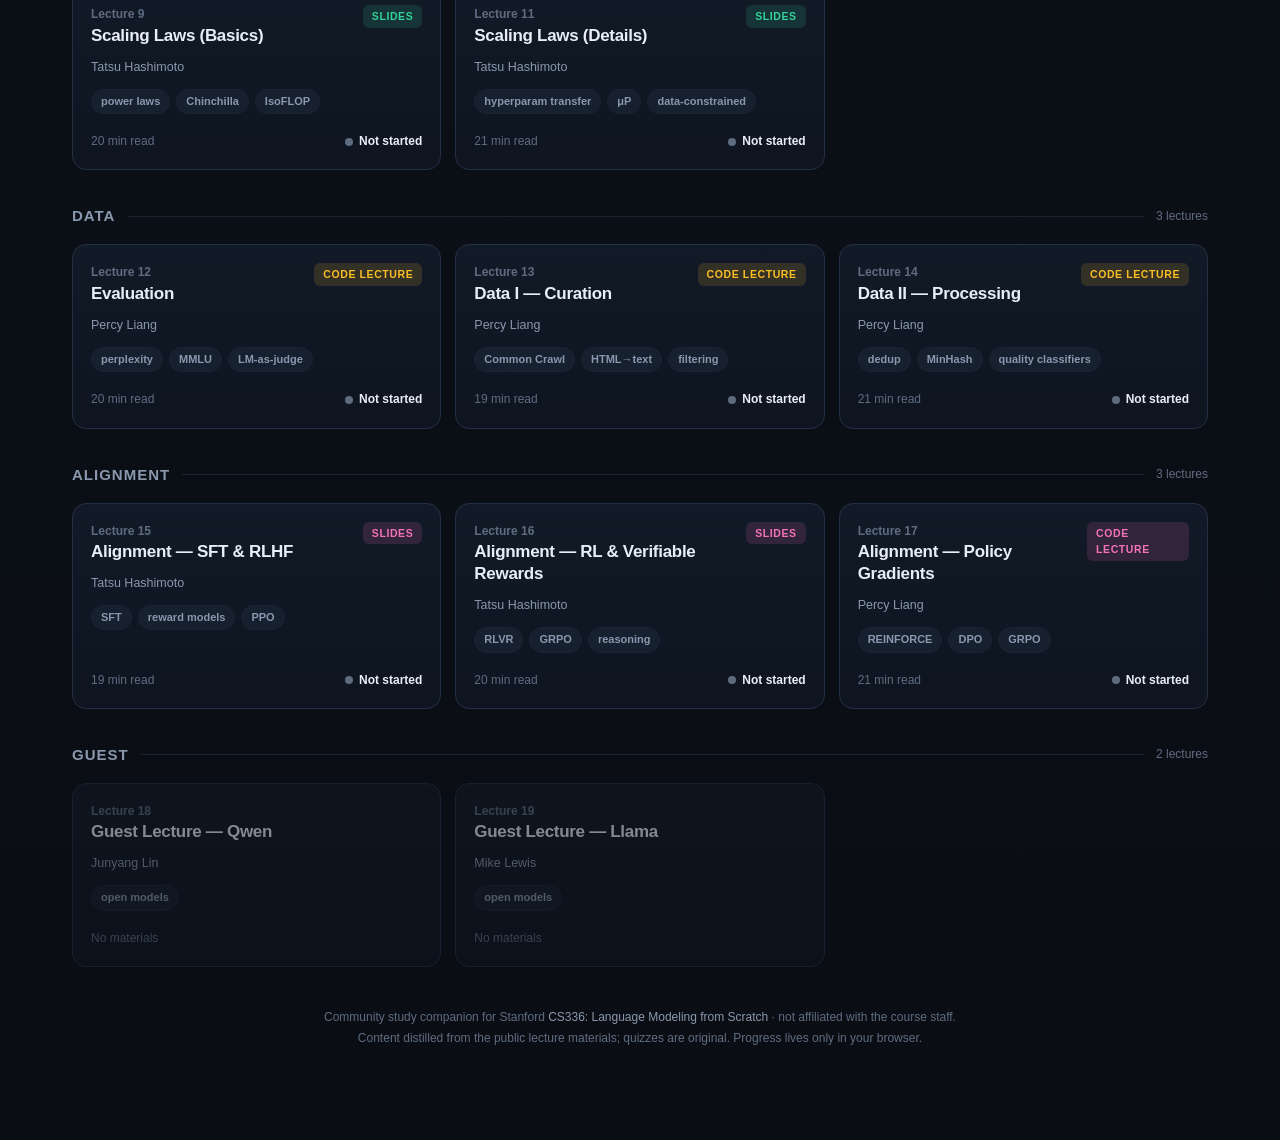
==== commit 25b57517: "[Eng] Quality-of-life pass across the site - Homepage: live search/filter over lectures + a "Continu" ====
--- a/index.html
+++ b/index.html
@@ -46,6 +46,7 @@
 </div>
 
 <script src="assets/core.js"></script>
+<script src="assets/ui.js"></script>
 <script src="lectures/lecture-01.js"></script>
 <script src="lectures/lecture-02.js"></script>
 <script src="lectures/lecture-03.js"></script>
--- a/assets/app.css
+++ b/assets/app.css
@@ -34,7 +34,7 @@
   background: radial-gradient(1200px 600px at 85% -8%, #16203233, transparent),
               linear-gradient(180deg, #0b1018, #0a0e14);
   color: var(--text);
-  font-family: -apple-system, BlinkMacSystemFont, "Segoe UI", Roboto, Helvetica, Arial, "Inter", sans-serif;
+  font-family: -apple-system, BlinkMacSystemFont, "Segoe UI", Roboto, Helvetica, Arial, "Inter", "PingFang SC", "Hiragino Sans GB", "Microsoft YaHei", "Noto Sans SC", "Noto Sans CJK SC", sans-serif;
   line-height: 1.6;
   min-height: 100vh;
   -webkit-font-smoothing: antialiased;
@@ -307,3 +307,34 @@
   .grid { grid-template-columns: 1fr; }
   .hero h1 { font-size: 25px; }
 }
+
+/* ---------- quality-of-life: toast, back-to-top, code copy, anchors, switcher, home controls ---------- */
+.cs-toast { position: fixed; left: 50%; bottom: 26px; transform: translateX(-50%) translateY(8px); background: #1b2740; color: var(--text); border: 1px solid var(--border); border-radius: 10px; padding: 9px 16px; font-size: 13px; font-weight: 600; box-shadow: var(--shadow); opacity: 0; pointer-events: none; transition: opacity .18s ease, transform .18s ease; z-index: 200; }
+.cs-toast.show { opacity: 1; transform: translateX(-50%) translateY(0); }
+
+.cs-top { position: fixed; right: 22px; bottom: 22px; width: 42px; height: 42px; border-radius: 50%; border: 1px solid var(--border); background: var(--panel); color: var(--text); font-size: 18px; cursor: pointer; display: grid; place-items: center; opacity: 0; transform: translateY(10px); pointer-events: none; transition: all .18s ease; z-index: 150; box-shadow: var(--shadow); }
+.cs-top.show { opacity: 1; transform: translateY(0); pointer-events: auto; }
+.cs-top:hover { border-color: var(--accent); color: var(--accent); }
+
+.b-code .lang { display: flex; align-items: center; justify-content: space-between; }
+.code-copy { border: 1px solid var(--border); background: var(--panel); color: var(--muted); font-size: 10.5px; font-weight: 700; text-transform: uppercase; letter-spacing: .5px; padding: 2px 9px; border-radius: 6px; cursor: pointer; font-family: inherit; transition: all .12s ease; }
+.code-copy:hover { color: var(--text); border-color: var(--accent); }
+
+.section > h2 .hanchor { opacity: 0; color: var(--muted-2); text-decoration: none; font-weight: 700; transition: opacity .12s ease; margin-left: -22px; padding-right: 8px; }
+.section > h2:hover .hanchor { opacity: 1; }
+.section > h2 .hanchor:hover { color: var(--accent); }
+
+.lec-switch { background: var(--panel-2); color: var(--text); border: 1px solid var(--border); border-radius: 7px; padding: 3px 8px; font-size: 12.5px; font-family: inherit; cursor: pointer; max-width: 340px; }
+.lec-switch:hover { border-color: var(--accent); }
+
+.lecnav-wrap { margin-top: 40px; }
+.navhint { text-align: center; font-size: 11.5px; color: var(--muted-2); margin-top: 12px; }
+
+.home-controls { display: flex; gap: 10px; align-items: center; margin: 6px 0 2px; flex-wrap: wrap; }
+.home-search { flex: 1; min-width: 220px; background: var(--panel-2); border: 1px solid var(--border); color: var(--text); border-radius: 10px; padding: 10px 14px; font-size: 14px; font-family: inherit; outline: none; }
+.home-search:focus { border-color: var(--accent); }
+.home-search::placeholder { color: var(--muted-2); }
+.no-results { color: var(--muted); font-size: 14px; padding: 22px 4px; }
+.dash .stats .continue { margin-top: 8px; text-decoration: none; display: inline-block; text-align: center; }
+
+a:focus-visible, button:focus-visible, select:focus-visible, input:focus-visible, .lcard:focus-visible { outline: 2px solid var(--accent); outline-offset: 2px; border-radius: 8px; }
